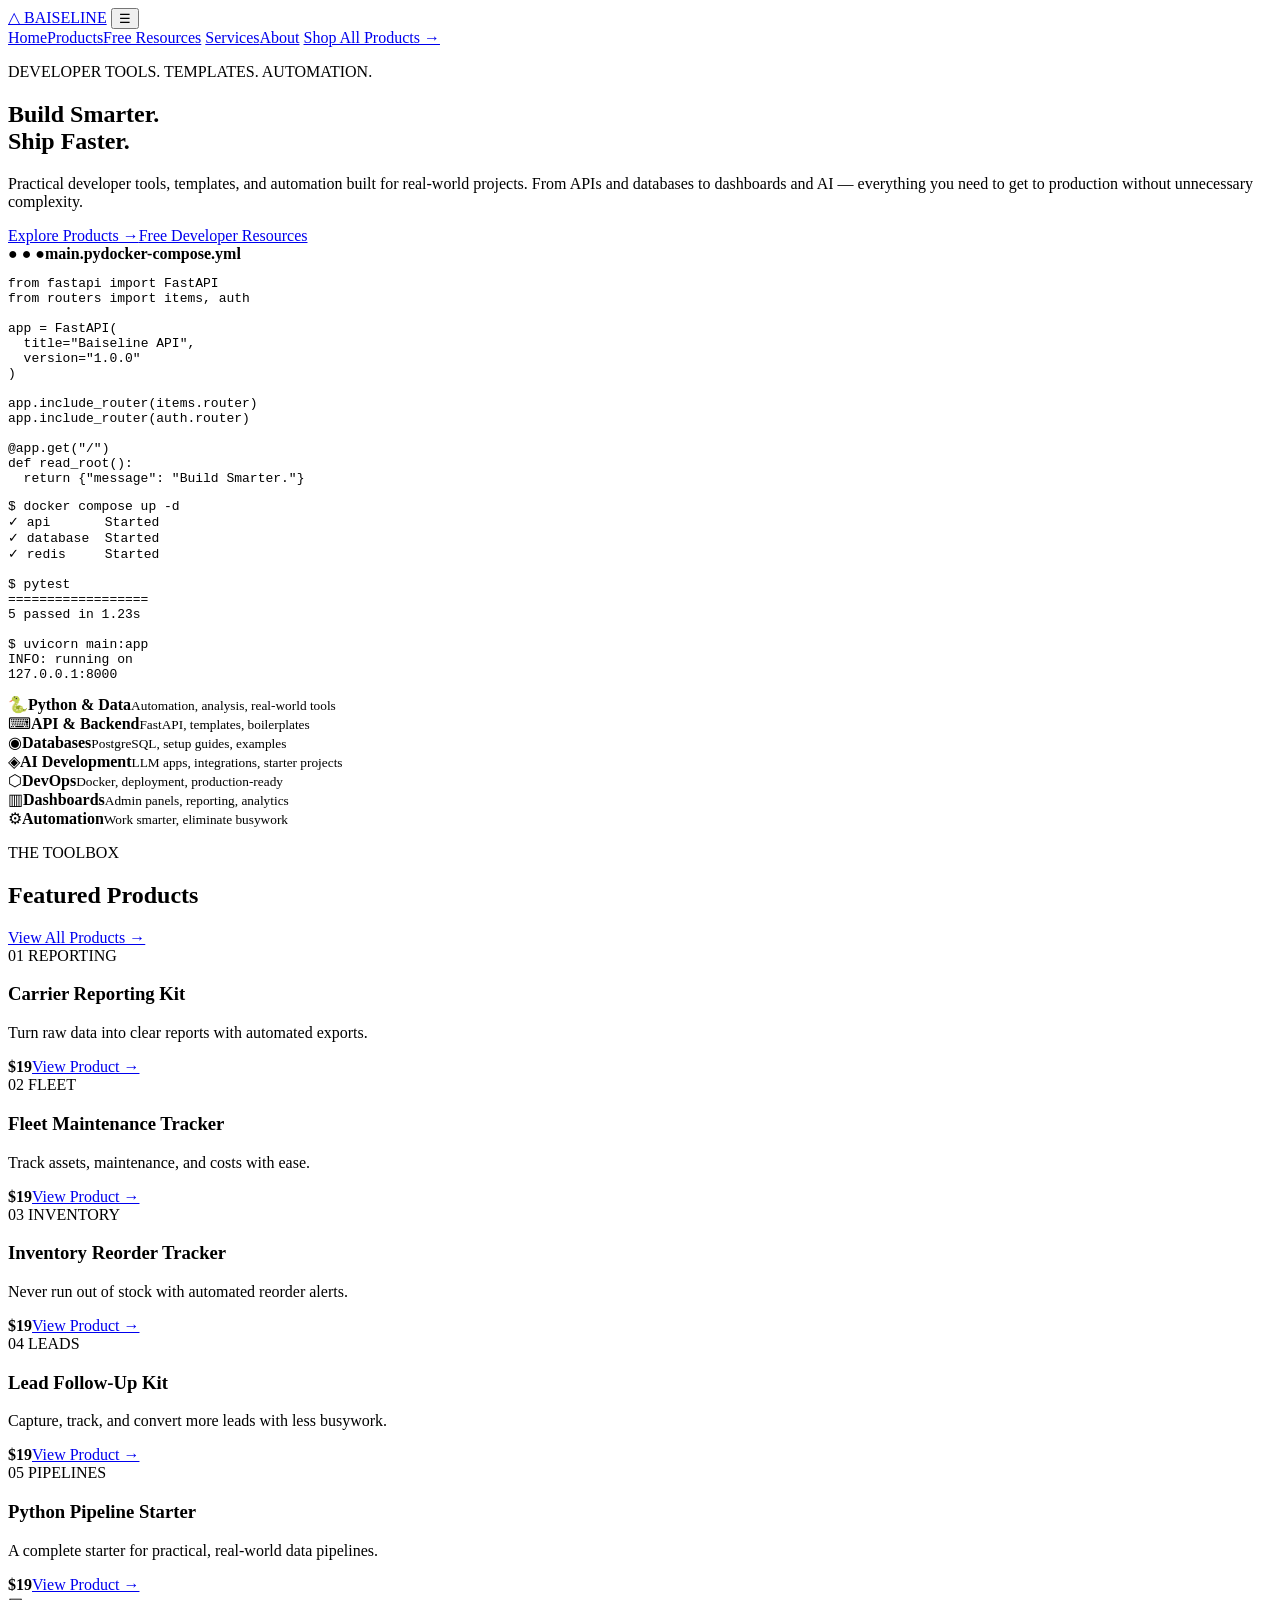
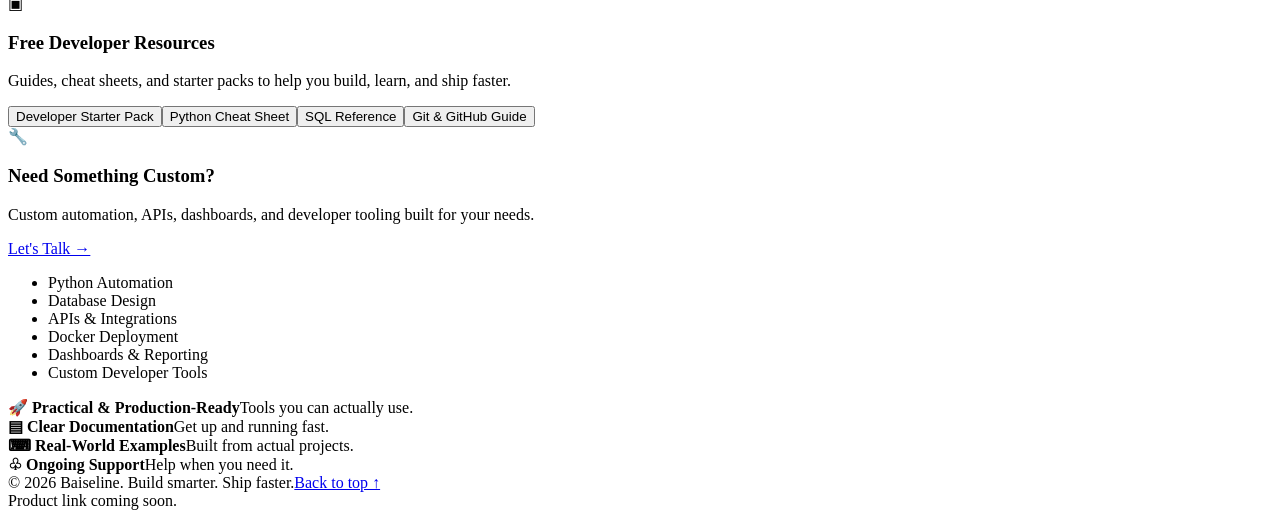
==== index.html @ 9ae6eb39 "Add Baiseline homepage" ====
<!doctype html>
<html lang="en">
<head>
  <meta charset="utf-8">
  <meta name="viewport" content="width=device-width,initial-scale=1">
  <meta name="description" content="Baiseline developer tools, templates, automation, and practical resources.">
  <title>Baiseline — Build Smarter. Ship Faster.</title>
  <link rel="stylesheet" href="styles.css">
</head>
<body>
<header class="nav shell">
  <a class="brand" href="#home"><span class="mark">△</span> BAISELINE</a>
  <button class="menu" aria-label="Toggle navigation">☰</button>
  <nav>
    <a href="#home">Home</a><a href="#products">Products</a><a href="#resources">Free Resources</a>
    <a href="#services">Services</a><a href="#about">About</a>
    <a class="button small" href="#products">Shop All Products →</a>
  </nav>
</header>

<main>
<section id="home" class="hero shell">
  <div>
    <p class="eyebrow">DEVELOPER TOOLS. TEMPLATES. AUTOMATION.</p>
    <h1>Build Smarter.<br><span>Ship Faster.</span></h1>
    <p class="lede">Practical developer tools, templates, and automation built for real-world projects. From APIs and databases to dashboards and AI — everything you need to get to production without unnecessary complexity.</p>
    <div class="actions"><a class="button" href="#products">Explore Products →</a><a class="button ghost" href="#resources">Free Developer Resources</a></div>
  </div>
  <div class="code-window">
    <div class="tabs"><span>● ● ●</span><b>main.py</b><b>docker-compose.yml</b></div>
    <div class="code-grid">
<pre><span class="blue">from</span> fastapi <span class="blue">import</span> FastAPI
<span class="blue">from</span> routers <span class="blue">import</span> items, auth

app = FastAPI(
  title=<span class="green">"Baiseline API"</span>,
  version=<span class="green">"1.0.0"</span>
)

app.include_router(items.router)
app.include_router(auth.router)

@app.get(<span class="green">"/"</span>)
def read_root():
  return {<span class="green">"message"</span>: <span class="green">"Build Smarter."</span>}</pre>
<pre class="terminal">$ docker compose up -d
<span class="green">✓ api       Started
✓ database  Started
✓ redis     Started</span>

$ pytest
==================
<span class="green">5 passed in 1.23s</span>

$ uvicorn main:app
<span class="blue">INFO:</span> running on
127.0.0.1:8000</pre>
    </div>
  </div>
</section>

<section class="categories">
 <div class="shell category-grid">
  <div>🐍<b>Python & Data</b><small>Automation, analysis, real-world tools</small></div>
  <div>⌨<b>API & Backend</b><small>FastAPI, templates, boilerplates</small></div>
  <div>◉<b>Databases</b><small>PostgreSQL, setup guides, examples</small></div>
  <div>◈<b>AI Development</b><small>LLM apps, integrations, starter projects</small></div>
  <div>⬡<b>DevOps</b><small>Docker, deployment, production-ready</small></div>
  <div>▥<b>Dashboards</b><small>Admin panels, reporting, analytics</small></div>
  <div>⚙<b>Automation</b><small>Work smarter, eliminate busywork</small></div>
 </div>
</section>

<section id="products" class="section shell">
  <div class="section-head"><div><p class="eyebrow">THE TOOLBOX</p><h2>Featured Products</h2></div><a href="#products">View All Products →</a></div>
  <div class="products">
    <article class="product blue-card"><div class="visual">01 <span>REPORTING</span></div><h3>Carrier Reporting Kit</h3><p>Turn raw data into clear reports with automated exports.</p><footer><strong>$19</strong><a href="#" data-coming>View Product →</a></footer></article>
    <article class="product green-card"><div class="visual">02 <span>FLEET</span></div><h3>Fleet Maintenance Tracker</h3><p>Track assets, maintenance, and costs with ease.</p><footer><strong>$19</strong><a href="#" data-coming>View Product →</a></footer></article>
    <article class="product gold-card"><div class="visual">03 <span>INVENTORY</span></div><h3>Inventory Reorder Tracker</h3><p>Never run out of stock with automated reorder alerts.</p><footer><strong>$19</strong><a href="#" data-coming>View Product →</a></footer></article>
    <article class="product purple-card"><div class="visual">04 <span>LEADS</span></div><h3>Lead Follow-Up Kit</h3><p>Capture, track, and convert more leads with less busywork.</p><footer><strong>$19</strong><a href="#" data-coming>View Product →</a></footer></article>
    <article class="product cyan-card"><div class="visual">05 <span>PIPELINES</span></div><h3>Python Pipeline Starter</h3><p>A complete starter for practical, real-world data pipelines.</p><footer><strong>$19</strong><a href="#" data-coming>View Product →</a></footer></article>
  </div>
</section>

<section class="two-col shell">
  <div id="resources" class="panel"><div class="panel-title">▣ <div><h3>Free Developer Resources</h3><p>Guides, cheat sheets, and starter packs to help you build, learn, and ship faster.</p></div></div>
    <div class="chips"><button>Developer Starter Pack</button><button>Python Cheat Sheet</button><button>SQL Reference</button><button>Git & GitHub Guide</button></div>
  </div>
  <div id="services" class="panel"><div class="panel-title">🔧 <div><h3>Need Something Custom?</h3><p>Custom automation, APIs, dashboards, and developer tooling built for your needs.</p></div></div>
    <div class="service-row"><a class="button" href="mailto:hello@baiseline.dev">Let's Talk →</a><ul><li>Python Automation</li><li>Database Design</li><li>APIs & Integrations</li><li>Docker Deployment</li><li>Dashboards & Reporting</li><li>Custom Developer Tools</li></ul></div>
  </div>
</section>

<section id="about" class="benefits shell">
 <div><b>🚀 Practical & Production-Ready</b><span>Tools you can actually use.</span></div>
 <div><b>▤ Clear Documentation</b><span>Get up and running fast.</span></div>
 <div><b>⌨ Real-World Examples</b><span>Built from actual projects.</span></div>
 <div><b>♧ Ongoing Support</b><span>Help when you need it.</span></div>
</section>
</main>

<footer class="site-footer shell"><span>© 2026 Baiseline. Build smarter. Ship faster.</span><a href="#home">Back to top ↑</a></footer>
<div id="toast">Product link coming soon.</div>
<script src="script.js"></script>
</body></html>
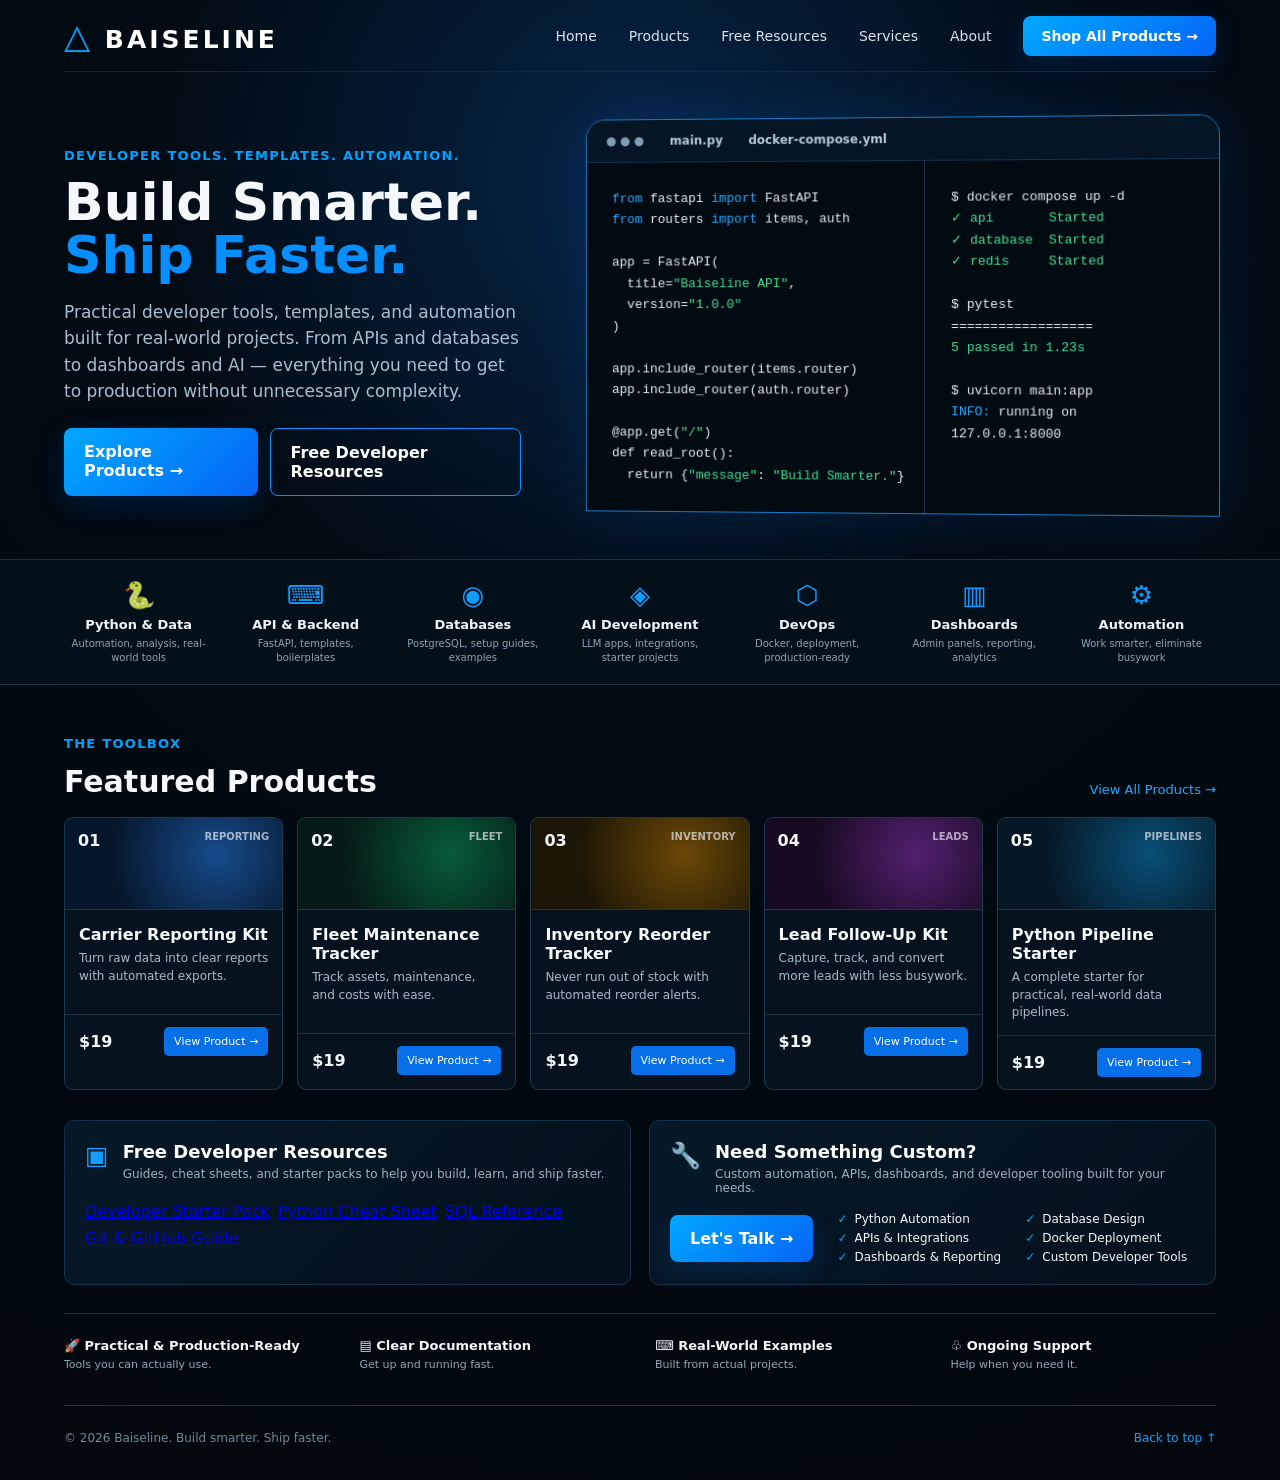
==== commit cc00748d: "Connect all free developer resources" ====
--- a/index.html
+++ b/index.html
@@ -1,35 +1,8 @@
 <!doctype html>
 <html lang="en">
-<head>
-  <meta charset="utf-8">
-  <meta name="viewport" content="width=device-width,initial-scale=1">
-  <meta name="description" content="Baiseline developer tools, templates, automation, and practical resources.">
-  <title>Baiseline — Build Smarter. Ship Faster.</title>
-  <link rel="stylesheet" href="styles.css">
-</head>
-<body>
-<header class="nav shell">
-  <a class="brand" href="#home"><span class="mark">△</span> BAISELINE</a>
-  <button class="menu" aria-label="Toggle navigation">☰</button>
-  <nav>
-    <a href="#home">Home</a><a href="#products">Products</a><a href="#resources">Free Resources</a>
-    <a href="#services">Services</a><a href="#about">About</a>
-    <a class="button small" href="#products">Shop All Products →</a>
-  </nav>
-</header>
-
-<main>
-<section id="home" class="hero shell">
-  <div>
-    <p class="eyebrow">DEVELOPER TOOLS. TEMPLATES. AUTOMATION.</p>
-    <h1>Build Smarter.<br><span>Ship Faster.</span></h1>
-    <p class="lede">Practical developer tools, templates, and automation built for real-world projects. From APIs and databases to dashboards and AI — everything you need to get to production without unnecessary complexity.</p>
-    <div class="actions"><a class="button" href="#products">Explore Products →</a><a class="button ghost" href="#resources">Free Developer Resources</a></div>
-  </div>
-  <div class="code-window">
-    <div class="tabs"><span>● ● ●</span><b>main.py</b><b>docker-compose.yml</b></div>
-    <div class="code-grid">
-<pre><span class="blue">from</span> fastapi <span class="blue">import</span> FastAPI
+<head><meta charset="utf-8"><meta name="viewport" content="width=device-width,initial-scale=1"><meta name="description" content="Baiseline developer tools, templates, automation, and practical resources."><title>Baiseline — Build Smarter. Ship Faster.</title><link rel="stylesheet" href="styles.css"></head>
+<body><header class="nav shell"><a class="brand" href="#home"><span class="mark">△</span> BAISELINE</a><button class="menu" aria-label="Toggle navigation">☰</button><nav><a href="#home">Home</a><a href="#products">Products</a><a href="#resources">Free Resources</a><a href="#services">Services</a><a href="#about">About</a><a class="button small" href="#products">Shop All Products →</a></nav></header>
+<main><section id="home" class="hero shell"><div><p class="eyebrow">DEVELOPER TOOLS. TEMPLATES. AUTOMATION.</p><h1>Build Smarter.<br><span>Ship Faster.</span></h1><p class="lede">Practical developer tools, templates, and automation built for real-world projects. From APIs and databases to dashboards and AI — everything you need to get to production without unnecessary complexity.</p><div class="actions"><a class="button" href="#products">Explore Products →</a><a class="button ghost" href="#resources">Free Developer Resources</a></div></div><div class="code-window"><div class="tabs"><span>● ● ●</span><b>main.py</b><b>docker-compose.yml</b></div><div class="code-grid"><pre><span class="blue">from</span> fastapi <span class="blue">import</span> FastAPI
 <span class="blue">from</span> routers <span class="blue">import</span> items, auth
 
 app = FastAPI(
@@ -42,8 +15,7 @@
 
 @app.get(<span class="green">"/"</span>)
 def read_root():
-  return {<span class="green">"message"</span>: <span class="green">"Build Smarter."</span>}</pre>
-<pre class="terminal">$ docker compose up -d
+  return {<span class="green">"message"</span>: <span class="green">"Build Smarter."</span>}</pre><pre class="terminal">$ docker compose up -d
 <span class="green">✓ api       Started
 ✓ database  Started
 ✓ redis     Started</span>
@@ -54,52 +26,7 @@
 
 $ uvicorn main:app
 <span class="blue">INFO:</span> running on
-127.0.0.1:8000</pre>
-    </div>
-  </div>
-</section>
-
-<section class="categories">
- <div class="shell category-grid">
-  <div>🐍<b>Python & Data</b><small>Automation, analysis, real-world tools</small></div>
-  <div>⌨<b>API & Backend</b><small>FastAPI, templates, boilerplates</small></div>
-  <div>◉<b>Databases</b><small>PostgreSQL, setup guides, examples</small></div>
-  <div>◈<b>AI Development</b><small>LLM apps, integrations, starter projects</small></div>
-  <div>⬡<b>DevOps</b><small>Docker, deployment, production-ready</small></div>
-  <div>▥<b>Dashboards</b><small>Admin panels, reporting, analytics</small></div>
-  <div>⚙<b>Automation</b><small>Work smarter, eliminate busywork</small></div>
- </div>
-</section>
-
-<section id="products" class="section shell">
-  <div class="section-head"><div><p class="eyebrow">THE TOOLBOX</p><h2>Featured Products</h2></div><a href="#products">View All Products →</a></div>
-  <div class="products">
-    <article class="product blue-card"><div class="visual">01 <span>REPORTING</span></div><h3>Carrier Reporting Kit</h3><p>Turn raw data into clear reports with automated exports.</p><footer><strong>$19</strong><a href="#" data-coming>View Product →</a></footer></article>
-    <article class="product green-card"><div class="visual">02 <span>FLEET</span></div><h3>Fleet Maintenance Tracker</h3><p>Track assets, maintenance, and costs with ease.</p><footer><strong>$19</strong><a href="#" data-coming>View Product →</a></footer></article>
-    <article class="product gold-card"><div class="visual">03 <span>INVENTORY</span></div><h3>Inventory Reorder Tracker</h3><p>Never run out of stock with automated reorder alerts.</p><footer><strong>$19</strong><a href="#" data-coming>View Product →</a></footer></article>
-    <article class="product purple-card"><div class="visual">04 <span>LEADS</span></div><h3>Lead Follow-Up Kit</h3><p>Capture, track, and convert more leads with less busywork.</p><footer><strong>$19</strong><a href="#" data-coming>View Product →</a></footer></article>
-    <article class="product cyan-card"><div class="visual">05 <span>PIPELINES</span></div><h3>Python Pipeline Starter</h3><p>A complete starter for practical, real-world data pipelines.</p><footer><strong>$19</strong><a href="#" data-coming>View Product →</a></footer></article>
-  </div>
-</section>
-
-<section class="two-col shell">
-  <div id="resources" class="panel"><div class="panel-title">▣ <div><h3>Free Developer Resources</h3><p>Guides, cheat sheets, and starter packs to help you build, learn, and ship faster.</p></div></div>
-    <div class="chips"><button>Developer Starter Pack</button><button>Python Cheat Sheet</button><button>SQL Reference</button><button>Git & GitHub Guide</button></div>
-  </div>
-  <div id="services" class="panel"><div class="panel-title">🔧 <div><h3>Need Something Custom?</h3><p>Custom automation, APIs, dashboards, and developer tooling built for your needs.</p></div></div>
-    <div class="service-row"><a class="button" href="mailto:hello@baiseline.dev">Let's Talk →</a><ul><li>Python Automation</li><li>Database Design</li><li>APIs & Integrations</li><li>Docker Deployment</li><li>Dashboards & Reporting</li><li>Custom Developer Tools</li></ul></div>
-  </div>
-</section>
-
-<section id="about" class="benefits shell">
- <div><b>🚀 Practical & Production-Ready</b><span>Tools you can actually use.</span></div>
- <div><b>▤ Clear Documentation</b><span>Get up and running fast.</span></div>
- <div><b>⌨ Real-World Examples</b><span>Built from actual projects.</span></div>
- <div><b>♧ Ongoing Support</b><span>Help when you need it.</span></div>
-</section>
-</main>
-
-<footer class="site-footer shell"><span>© 2026 Baiseline. Build smarter. Ship faster.</span><a href="#home">Back to top ↑</a></footer>
-<div id="toast">Product link coming soon.</div>
-<script src="script.js"></script>
-</body></html>+127.0.0.1:8000</pre></div></div></section>
+<section class="categories"><div class="shell category-grid"><div>🐍<b>Python & Data</b><small>Automation, analysis, real-world tools</small></div><div>⌨<b>API & Backend</b><small>FastAPI, templates, boilerplates</small></div><div>◉<b>Databases</b><small>PostgreSQL, setup guides, examples</small></div><div>◈<b>AI Development</b><small>LLM apps, integrations, starter projects</small></div><div>⬡<b>DevOps</b><small>Docker, deployment, production-ready</small></div><div>▥<b>Dashboards</b><small>Admin panels, reporting, analytics</small></div><div>⚙<b>Automation</b><small>Work smarter, eliminate busywork</small></div></div></section>
+<section id="products" class="section shell"><div class="section-head"><div><p class="eyebrow">THE TOOLBOX</p><h2>Featured Products</h2></div><a href="#products">View All Products →</a></div><div class="products"><article class="product blue-card"><div class="visual">01 <span>REPORTING</span></div><h3>Carrier Reporting Kit</h3><p>Turn raw data into clear reports with automated exports.</p><footer><strong>$19</strong><a href="#" data-coming>View Product →</a></footer></article><article class="product green-card"><div class="visual">02 <span>FLEET</span></div><h3>Fleet Maintenance Tracker</h3><p>Track assets, maintenance, and costs with ease.</p><footer><strong>$19</strong><a href="#" data-coming>View Product →</a></footer></article><article class="product gold-card"><div class="visual">03 <span>INVENTORY</span></div><h3>Inventory Reorder Tracker</h3><p>Never run out of stock with automated reorder alerts.</p><footer><strong>$19</strong><a href="#" data-coming>View Product →</a></footer></article><article class="product purple-card"><div class="visual">04 <span>LEADS</span></div><h3>Lead Follow-Up Kit</h3><p>Capture, track, and convert more leads with less busywork.</p><footer><strong>$19</strong><a href="#" data-coming>View Product →</a></footer></article><article class="product cyan-card"><div class="visual">05 <span>PIPELINES</span></div><h3>Python Pipeline Starter</h3><p>A complete starter for practical, real-world data pipelines.</p><footer><strong>$19</strong><a href="#" data-coming>View Product →</a></footer></article></div></section>
+<section class="two-col shell"><div id="resources" class="panel"><div class="panel-title">▣ <div><h3>Free Developer Resources</h3><p>Guides, cheat sheets, and starter packs to help you build, learn, and ship faster.</p></div></div><div class="chips"><a href="free-resources/developer-starter-pack/">Developer Starter Pack</a><a href="free-resources/python-cheat-sheet/">Python Cheat Sheet</a><a href="free-resources/sql-reference/">SQL Reference</a><a href="free-resources/git-github-guide/">Git & GitHub Guide</a></div></div><div id="services" class="panel"><div class="panel-title">🔧 <div><h3>Need Something Custom?</h3><p>Custom automation, APIs, dashboards, and developer tooling built for your needs.</p></div></div><div class="service-row"><a class="button" href="mailto:hello@baiseline.dev">Let's Talk →</a><ul><li>Python Automation</li><li>Database Design</li><li>APIs & Integrations</li><li>Docker Deployment</li><li>Dashboards & Reporting</li><li>Custom Developer Tools</li></ul></div></div></section><section id="about" class="benefits shell"><div><b>🚀 Practical & Production-Ready</b><span>Tools you can actually use.</span></div><div><b>▤ Clear Documentation</b><span>Get up and running fast.</span></div><div><b>⌨ Real-World Examples</b><span>Built from actual projects.</span></div><div><b>♧ Ongoing Support</b><span>Help when you need it.</span></div></section></main><footer class="site-footer shell"><span>© 2026 Baiseline. Build smarter. Ship faster.</span><a href="#home">Back to top ↑</a></footer><div id="toast">Product link coming soon.</div><script src="script.js"></script></body></html>
--- a/styles.css
+++ b/styles.css
@@ -0,0 +1 @@
+:root{--bg:#020b13;--panel:#071522;--line:#173249;--text:#f5f8fb;--muted:#9fb3c5;--blue:#0797ff}*{box-sizing:border-box}html{scroll-behavior:smooth}body{margin:0;background:radial-gradient(circle at 50% 12%,#062447 0,#020b13 34%,#01070d 100%);color:var(--text);font-family:Inter,ui-sans-serif,system-ui,-apple-system,BlinkMacSystemFont,"Segoe UI",sans-serif}.shell{width:min(1400px,90vw);margin:auto}.nav{height:72px;display:flex;align-items:center;justify-content:space-between;border-bottom:1px solid #12283a}.brand{font-size:25px;letter-spacing:3px;font-weight:800;color:white;text-decoration:none}.mark{color:#00a2ff;font-size:34px}.nav nav{display:flex;align-items:center;gap:32px}.nav nav>a{color:#d8e4ed;text-decoration:none;font-size:14px}.button{display:inline-block;background:linear-gradient(135deg,#00a7ff,#0665f5);padding:14px 20px;border-radius:8px;color:white!important;text-decoration:none;font-weight:700;box-shadow:0 8px 28px #006dff2c}.button.small{padding:12px 18px}.button.ghost{background:transparent;border:1px solid #078fff;box-shadow:none}.menu{display:none;background:none;border:0;color:white;font-size:24px}.hero{min-height:410px;display:grid;grid-template-columns:.9fr 1.25fr;gap:60px;align-items:center;padding:45px 0}.eyebrow{color:#00a2ff;font-size:13px;font-weight:800;letter-spacing:1.3px}.hero h1{font-size:52px;line-height:1.02;margin:10px 0 14px}.hero h1 span{color:#078fff}.lede{max-width:600px;color:#a9bfd0;line-height:1.55;font-size:17px}.actions{display:flex;gap:12px;margin-top:24px}.code-window{border:1px solid #167bc5;border-radius:20px 20px 0 0;overflow:hidden;background:#020a12;transform:perspective(1200px) rotateY(-3deg);box-shadow:0 0 60px #006dff22}.tabs{padding:14px 20px;background:#061523;border-bottom:1px solid #173249;display:flex;gap:26px;color:#819db2;font-size:12px}.tabs b{color:#b7c9d6}.code-grid{display:grid;grid-template-columns:1fr .85fr}.code-grid pre{margin:0;padding:26px;font:13px/1.65 ui-monospace,SFMono-Regular,Menlo,monospace;color:#e6edf3;overflow:hidden}.terminal{border-left:1px solid #173249}.blue{color:#29a9ff}.green{color:#42dc94}.categories{border-top:1px solid #173249;border-bottom:1px solid #173249;background:#03101a}.category-grid{display:grid;grid-template-columns:repeat(7,1fr);gap:18px;padding:20px 0}.category-grid div{text-align:center;color:#119dff;font-size:26px}.category-grid b,.category-grid small{display:block;color:#f1f5f8}.category-grid b{font-size:13px;margin-top:7px}.category-grid small{font-size:10px;color:#8da5b7;margin-top:5px;line-height:1.35}.section{padding:38px 0 18px}.section-head{display:flex;align-items:end;justify-content:space-between}.section h2{font-size:30px;margin:4px 0 18px}.section-head>a{color:#21a5ff;text-decoration:none;font-size:13px;margin-bottom:20px}.products{display:grid;grid-template-columns:repeat(5,1fr);gap:14px}.product{border:1px solid #1b3a50;border-radius:9px;overflow:hidden;background:#06131e}.product .visual{height:92px;padding:13px;font-weight:900;background:radial-gradient(circle at 70% 40%,#164b8a,#06172c 65%);border-bottom:1px solid #1b3a50}.visual span{float:right;font-size:10px;opacity:.65}.green-card .visual{background:radial-gradient(circle at 70% 40%,#075b38,#061b18 65%)}.gold-card .visual{background:radial-gradient(circle at 70% 40%,#6b4806,#1c1606 65%)}.purple-card .visual{background:radial-gradient(circle at 70% 40%,#53206f,#160a20 65%)}.cyan-card .visual{background:radial-gradient(circle at 70% 40%,#084f76,#061725 65%)}.product h3{font-size:16px;margin:15px 14px 6px}.product p{color:#a7bbc9;font-size:12px;line-height:1.45;min-height:50px;margin:0 14px}.product footer{border-top:1px solid #173249;margin-top:14px;padding:12px 14px;display:flex;justify-content:space-between;align-items:center}.product footer a{background:#076fe8;color:white;text-decoration:none;border-radius:5px;padding:8px 10px;font-size:11px}.two-col{display:grid;grid-template-columns:1fr 1fr;gap:18px;padding:12px 0 28px}.panel{background:linear-gradient(135deg,#071827,#04111c);border:1px solid #163249;border-radius:10px;padding:20px}.panel-title{display:flex;gap:14px;font-size:25px;color:#159dff}.panel h3{margin:0;color:white;font-size:18px}.panel p{font-size:12px;color:#9fb3c5;margin:5px 0}.chips{display:flex;flex-wrap:wrap;gap:8px;margin-top:16px}.chips button{background:#0a2032;border:1px solid #163b58;color:#dbe8f1;padding:9px 11px;border-radius:5px}.service-row{display:flex;align-items:center;gap:24px;margin-top:12px}.service-row ul{display:grid;grid-template-columns:1fr 1fr;gap:5px 24px;margin:0;padding:0;list-style:none;font-size:12px}.service-row li:before{content:"✓";color:#00a2ff;margin-right:7px}.benefits{display:grid;grid-template-columns:repeat(4,1fr);gap:30px;border-top:1px solid #173249;padding:24px 0 34px}.benefits b,.benefits span{display:block}.benefits b{font-size:13px}.benefits span{font-size:11px;color:#91a9ba;margin-top:5px}.site-footer{border-top:1px solid #173249;padding:25px 0 35px;color:#708a9c;font-size:12px;display:flex;justify-content:space-between}.site-footer a{color:#139cff;text-decoration:none}#toast{position:fixed;bottom:24px;left:50%;transform:translate(-50%,100px);background:#0b2234;border:1px solid #1c5277;padding:12px 18px;border-radius:7px;transition:.25s;opacity:0}#toast.show{transform:translate(-50%,0);opacity:1}@media(max-width:1000px){.nav nav{display:none}.nav nav.open{display:flex;position:absolute;z-index:10;top:70px;left:5%;right:5%;background:#061522;border:1px solid #173249;padding:20px;flex-direction:column}.menu{display:block}.hero{grid-template-columns:1fr}.code-window{transform:none}.category-grid{grid-template-columns:repeat(4,1fr)}.products{grid-template-columns:repeat(2,1fr)}.two-col{grid-template-columns:1fr}.benefits{grid-template-columns:repeat(2,1fr)}}@media(max-width:620px){.hero h1{font-size:42px}.code-grid{grid-template-columns:1fr}.terminal{border-left:0;border-top:1px solid #173249}.category-grid{grid-template-columns:repeat(2,1fr)}.products{grid-template-columns:1fr}.actions{flex-direction:column}.benefits{grid-template-columns:1fr}.service-row{align-items:flex-start;flex-direction:column}.service-row ul{grid-template-columns:1fr}.brand{font-size:20px}}
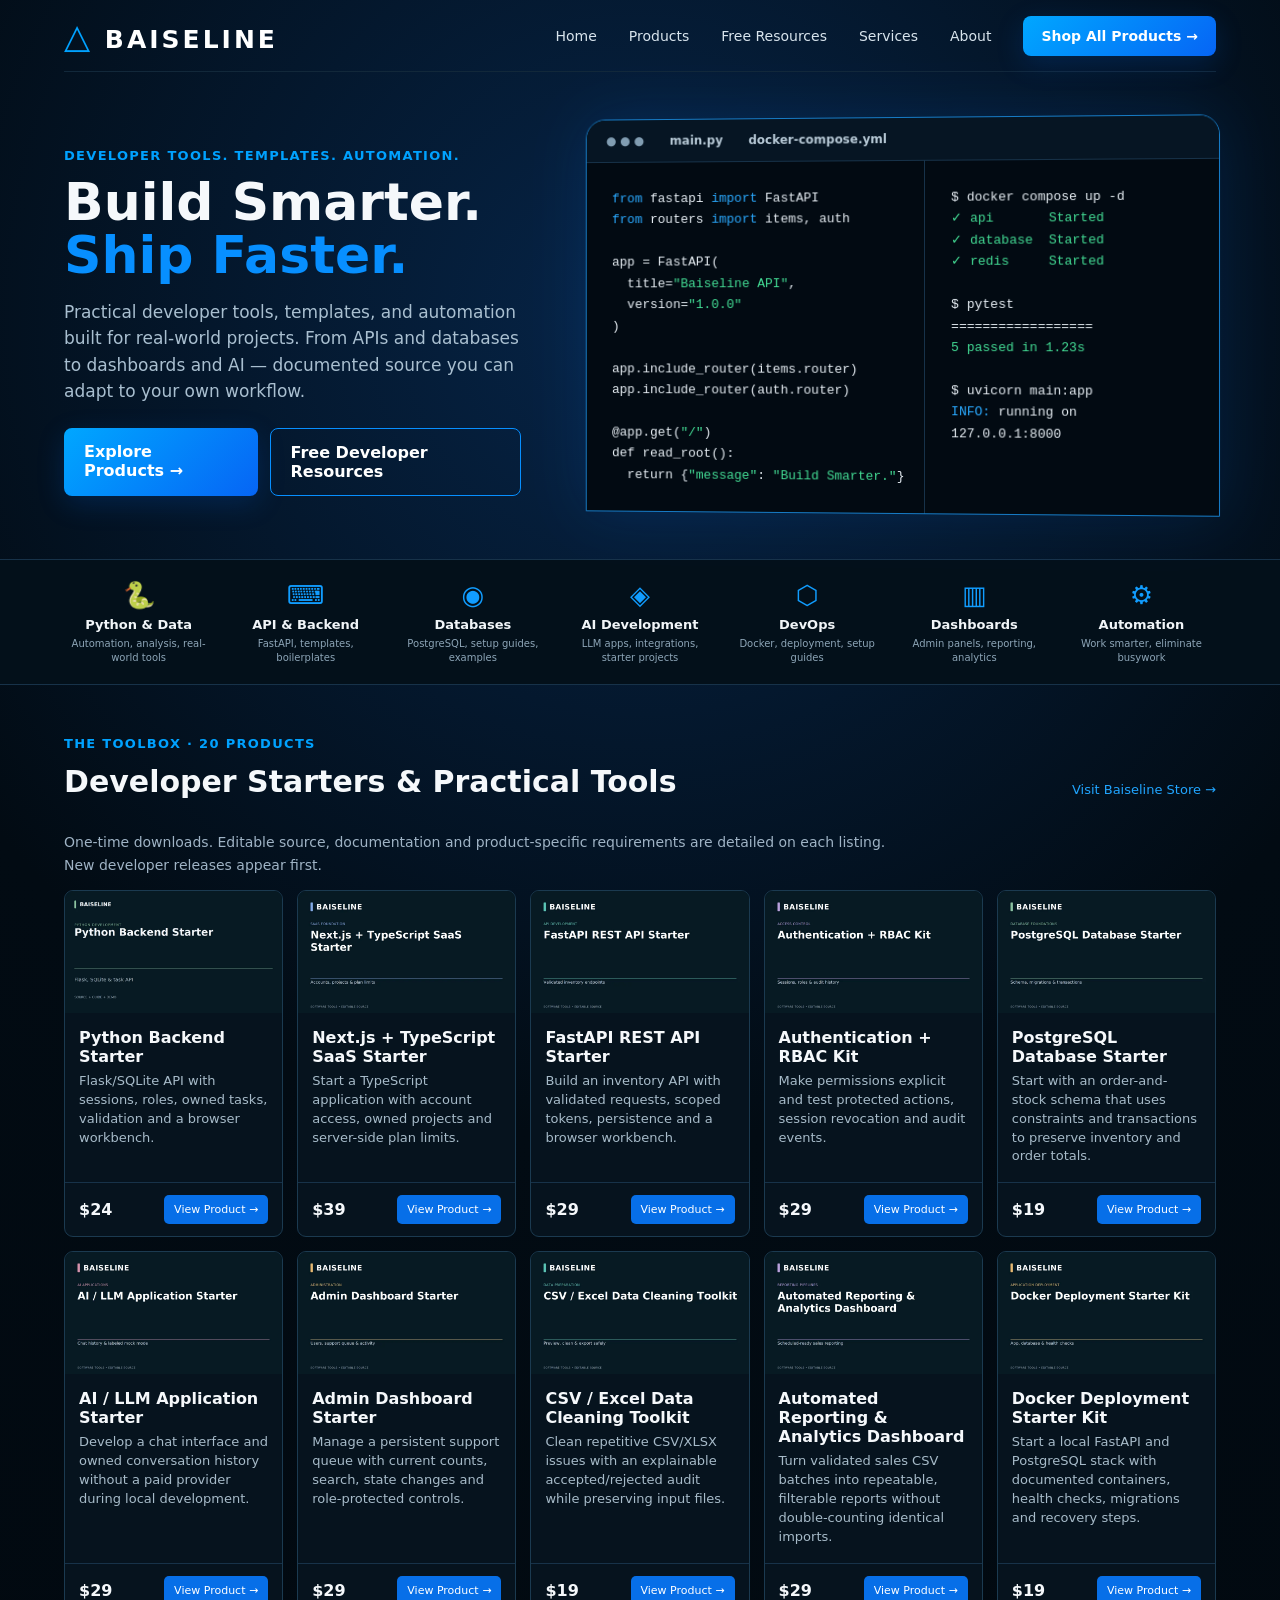
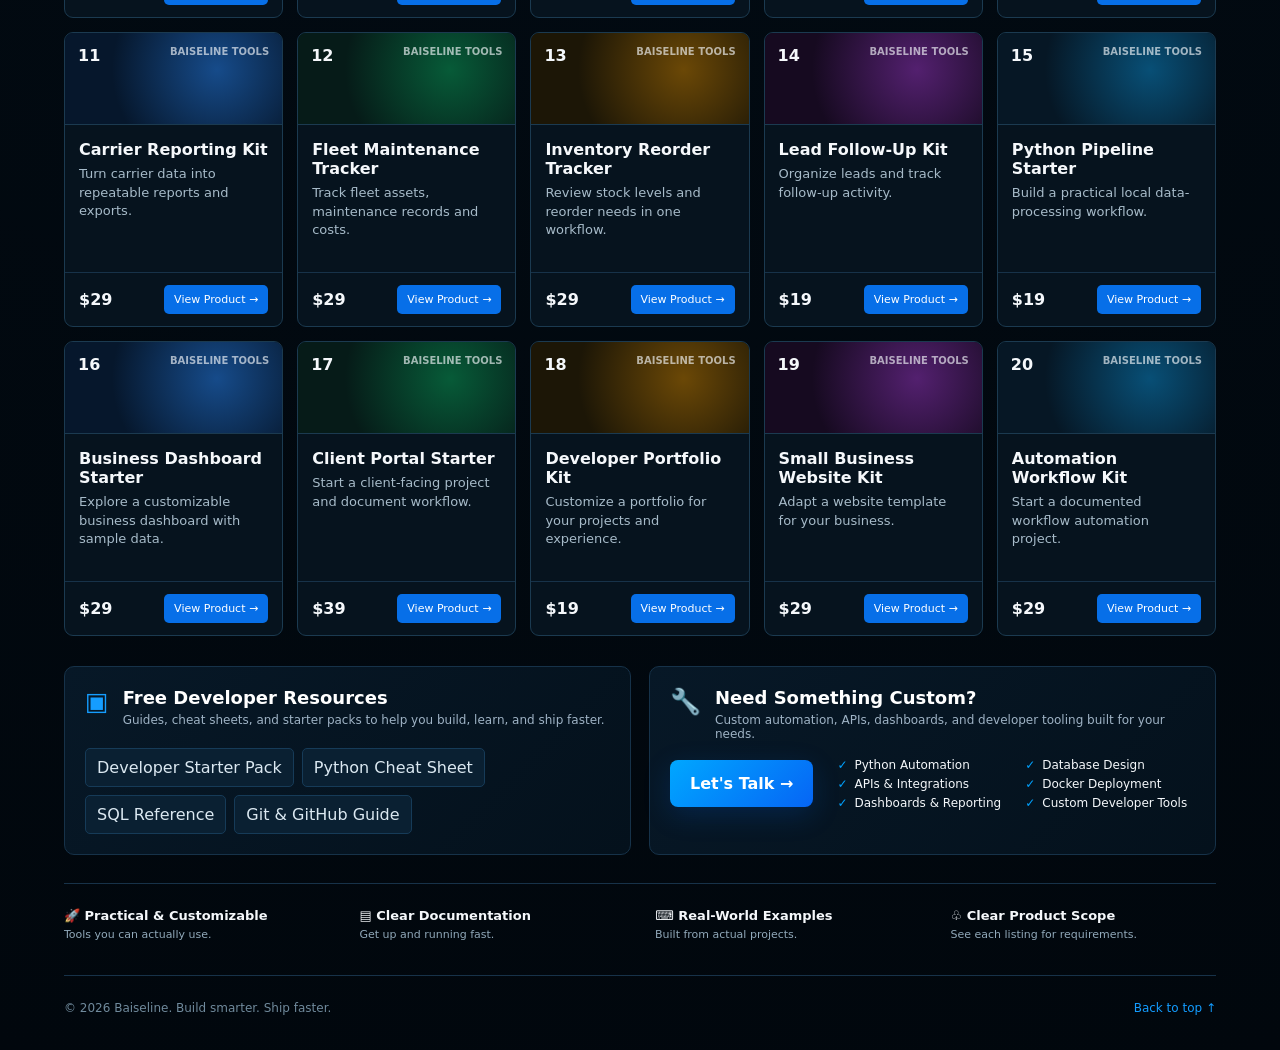
==== commit 04215689: "Connect all 20 Baiseline products with launch prices and covers Connect the ten new published develo" ====
--- a/index.html
+++ b/index.html
@@ -2,7 +2,7 @@
 <html lang="en">
 <head><meta charset="utf-8"><meta name="viewport" content="width=device-width,initial-scale=1"><meta name="description" content="Baiseline developer tools, templates, automation, and practical resources."><title>Baiseline — Build Smarter. Ship Faster.</title><link rel="stylesheet" href="styles.css"></head>
 <body><header class="nav shell"><a class="brand" href="#home"><span class="mark">△</span> BAISELINE</a><button class="menu" aria-label="Toggle navigation">☰</button><nav><a href="#home">Home</a><a href="#products">Products</a><a href="#resources">Free Resources</a><a href="#services">Services</a><a href="#about">About</a><a class="button small" href="#products">Shop All Products →</a></nav></header>
-<main><section id="home" class="hero shell"><div><p class="eyebrow">DEVELOPER TOOLS. TEMPLATES. AUTOMATION.</p><h1>Build Smarter.<br><span>Ship Faster.</span></h1><p class="lede">Practical developer tools, templates, and automation built for real-world projects. From APIs and databases to dashboards and AI — everything you need to get to production without unnecessary complexity.</p><div class="actions"><a class="button" href="#products">Explore Products →</a><a class="button ghost" href="#resources">Free Developer Resources</a></div></div><div class="code-window"><div class="tabs"><span>● ● ●</span><b>main.py</b><b>docker-compose.yml</b></div><div class="code-grid"><pre><span class="blue">from</span> fastapi <span class="blue">import</span> FastAPI
+<main><section id="home" class="hero shell"><div><p class="eyebrow">DEVELOPER TOOLS. TEMPLATES. AUTOMATION.</p><h1>Build Smarter.<br><span>Ship Faster.</span></h1><p class="lede">Practical developer tools, templates, and automation built for real-world projects. From APIs and databases to dashboards and AI — documented source you can adapt to your own workflow.</p><div class="actions"><a class="button" href="#products">Explore Products →</a><a class="button ghost" href="#resources">Free Developer Resources</a></div></div><div class="code-window"><div class="tabs"><span>● ● ●</span><b>main.py</b><b>docker-compose.yml</b></div><div class="code-grid"><pre><span class="blue">from</span> fastapi <span class="blue">import</span> FastAPI
 <span class="blue">from</span> routers <span class="blue">import</span> items, auth
 
 app = FastAPI(
@@ -27,6 +27,6 @@
 $ uvicorn main:app
 <span class="blue">INFO:</span> running on
 127.0.0.1:8000</pre></div></div></section>
-<section class="categories"><div class="shell category-grid"><div>🐍<b>Python & Data</b><small>Automation, analysis, real-world tools</small></div><div>⌨<b>API & Backend</b><small>FastAPI, templates, boilerplates</small></div><div>◉<b>Databases</b><small>PostgreSQL, setup guides, examples</small></div><div>◈<b>AI Development</b><small>LLM apps, integrations, starter projects</small></div><div>⬡<b>DevOps</b><small>Docker, deployment, production-ready</small></div><div>▥<b>Dashboards</b><small>Admin panels, reporting, analytics</small></div><div>⚙<b>Automation</b><small>Work smarter, eliminate busywork</small></div></div></section>
-<section id="products" class="section shell"><div class="section-head"><div><p class="eyebrow">THE TOOLBOX</p><h2>Featured Products</h2></div><a href="#products">View All Products →</a></div><div class="products"><article class="product blue-card"><div class="visual">01 <span>REPORTING</span></div><h3>Carrier Reporting Kit</h3><p>Turn raw data into clear reports with automated exports.</p><footer><strong>$19</strong><a href="#" data-coming>View Product →</a></footer></article><article class="product green-card"><div class="visual">02 <span>FLEET</span></div><h3>Fleet Maintenance Tracker</h3><p>Track assets, maintenance, and costs with ease.</p><footer><strong>$19</strong><a href="#" data-coming>View Product →</a></footer></article><article class="product gold-card"><div class="visual">03 <span>INVENTORY</span></div><h3>Inventory Reorder Tracker</h3><p>Never run out of stock with automated reorder alerts.</p><footer><strong>$19</strong><a href="#" data-coming>View Product →</a></footer></article><article class="product purple-card"><div class="visual">04 <span>LEADS</span></div><h3>Lead Follow-Up Kit</h3><p>Capture, track, and convert more leads with less busywork.</p><footer><strong>$19</strong><a href="#" data-coming>View Product →</a></footer></article><article class="product cyan-card"><div class="visual">05 <span>PIPELINES</span></div><h3>Python Pipeline Starter</h3><p>A complete starter for practical, real-world data pipelines.</p><footer><strong>$19</strong><a href="#" data-coming>View Product →</a></footer></article></div></section>
-<section class="two-col shell"><div id="resources" class="panel"><div class="panel-title">▣ <div><h3>Free Developer Resources</h3><p>Guides, cheat sheets, and starter packs to help you build, learn, and ship faster.</p></div></div><div class="chips"><a href="free-resources/developer-starter-pack/">Developer Starter Pack</a><a href="free-resources/python-cheat-sheet/">Python Cheat Sheet</a><a href="free-resources/sql-reference/">SQL Reference</a><a href="free-resources/git-github-guide/">Git & GitHub Guide</a></div></div><div id="services" class="panel"><div class="panel-title">🔧 <div><h3>Need Something Custom?</h3><p>Custom automation, APIs, dashboards, and developer tooling built for your needs.</p></div></div><div class="service-row"><a class="button" href="mailto:hello@baiseline.dev">Let's Talk →</a><ul><li>Python Automation</li><li>Database Design</li><li>APIs & Integrations</li><li>Docker Deployment</li><li>Dashboards & Reporting</li><li>Custom Developer Tools</li></ul></div></div></section><section id="about" class="benefits shell"><div><b>🚀 Practical & Production-Ready</b><span>Tools you can actually use.</span></div><div><b>▤ Clear Documentation</b><span>Get up and running fast.</span></div><div><b>⌨ Real-World Examples</b><span>Built from actual projects.</span></div><div><b>♧ Ongoing Support</b><span>Help when you need it.</span></div></section></main><footer class="site-footer shell"><span>© 2026 Baiseline. Build smarter. Ship faster.</span><a href="#home">Back to top ↑</a></footer><div id="toast">Product link coming soon.</div><script src="script.js"></script></body></html>+<section class="categories"><div class="shell category-grid"><div>🐍<b>Python & Data</b><small>Automation, analysis, real-world tools</small></div><div>⌨<b>API & Backend</b><small>FastAPI, templates, boilerplates</small></div><div>◉<b>Databases</b><small>PostgreSQL, setup guides, examples</small></div><div>◈<b>AI Development</b><small>LLM apps, integrations, starter projects</small></div><div>⬡<b>DevOps</b><small>Docker, deployment, setup guides</small></div><div>▥<b>Dashboards</b><small>Admin panels, reporting, analytics</small></div><div>⚙<b>Automation</b><small>Work smarter, eliminate busywork</small></div></div></section>
+<section id="products" class="section shell"><div class="section-head"><div><p class="eyebrow">THE TOOLBOX · 20 PRODUCTS</p><h2>Developer Starters &amp; Practical Tools</h2></div><a href="https://mattitude84772.gumroad.com/">Visit Baiseline Store →</a></div><p class="catalog-note">One-time downloads. Editable source, documentation and product-specific requirements are detailed on each listing. New developer releases appear first.</p><div class="products"><article class="product blue-card"><a class="product-cover" href="https://mattitude84772.gumroad.com/l/python-backend-starter"><img src="Python_Backend_Starter.webp" alt="Python Backend Starter cover" width="800" height="450" loading="lazy"></a><h3>Python Backend Starter</h3><p>Flask/SQLite API with sessions, roles, owned tasks, validation and a browser workbench.</p><footer><strong>$24</strong><a href="https://mattitude84772.gumroad.com/l/python-backend-starter">View Product →</a></footer></article><article class="product green-card"><a class="product-cover" href="https://mattitude84772.gumroad.com/l/nextjs-typescript-saas-starter"><img src="Nextjs_TypeScript_SaaS_Starter.webp" alt="Next.js + TypeScript SaaS Starter cover" width="800" height="450" loading="lazy"></a><h3>Next.js + TypeScript SaaS Starter</h3><p>Start a TypeScript application with account access, owned projects and server-side plan limits.</p><footer><strong>$39</strong><a href="https://mattitude84772.gumroad.com/l/nextjs-typescript-saas-starter">View Product →</a></footer></article><article class="product gold-card"><a class="product-cover" href="https://mattitude84772.gumroad.com/l/fastapi-rest-api-starter"><img src="FastAPI_REST_API_Starter.webp" alt="FastAPI REST API Starter cover" width="800" height="450" loading="lazy"></a><h3>FastAPI REST API Starter</h3><p>Build an inventory API with validated requests, scoped tokens, persistence and a browser workbench.</p><footer><strong>$29</strong><a href="https://mattitude84772.gumroad.com/l/fastapi-rest-api-starter">View Product →</a></footer></article><article class="product purple-card"><a class="product-cover" href="https://mattitude84772.gumroad.com/l/authentication-rbac-kit"><img src="Authentication_RBAC_Kit.webp" alt="Authentication + RBAC Kit cover" width="800" height="450" loading="lazy"></a><h3>Authentication + RBAC Kit</h3><p>Make permissions explicit and test protected actions, session revocation and audit events.</p><footer><strong>$29</strong><a href="https://mattitude84772.gumroad.com/l/authentication-rbac-kit">View Product →</a></footer></article><article class="product cyan-card"><a class="product-cover" href="https://mattitude84772.gumroad.com/l/postgresql-database-starter"><img src="PostgreSQL_Database_Starter.webp" alt="PostgreSQL Database Starter cover" width="800" height="450" loading="lazy"></a><h3>PostgreSQL Database Starter</h3><p>Start with an order-and-stock schema that uses constraints and transactions to preserve inventory and order totals.</p><footer><strong>$19</strong><a href="https://mattitude84772.gumroad.com/l/postgresql-database-starter">View Product →</a></footer></article><article class="product blue-card"><a class="product-cover" href="https://mattitude84772.gumroad.com/l/ai-llm-application-starter"><img src="AI_LLM_Application_Starter.webp" alt="AI / LLM Application Starter cover" width="800" height="450" loading="lazy"></a><h3>AI / LLM Application Starter</h3><p>Develop a chat interface and owned conversation history without a paid provider during local development.</p><footer><strong>$29</strong><a href="https://mattitude84772.gumroad.com/l/ai-llm-application-starter">View Product →</a></footer></article><article class="product green-card"><a class="product-cover" href="https://mattitude84772.gumroad.com/l/admin-dashboard-starter"><img src="Admin_Dashboard_Starter.webp" alt="Admin Dashboard Starter cover" width="800" height="450" loading="lazy"></a><h3>Admin Dashboard Starter</h3><p>Manage a persistent support queue with current counts, search, state changes and role-protected controls.</p><footer><strong>$29</strong><a href="https://mattitude84772.gumroad.com/l/admin-dashboard-starter">View Product →</a></footer></article><article class="product gold-card"><a class="product-cover" href="https://mattitude84772.gumroad.com/l/csv-excel-data-cleaning-toolkit"><img src="CSV_Excel_Data_Cleaning_Toolkit.webp" alt="CSV / Excel Data Cleaning Toolkit cover" width="800" height="450" loading="lazy"></a><h3>CSV / Excel Data Cleaning Toolkit</h3><p>Clean repetitive CSV/XLSX issues with an explainable accepted/rejected audit while preserving input files.</p><footer><strong>$19</strong><a href="https://mattitude84772.gumroad.com/l/csv-excel-data-cleaning-toolkit">View Product →</a></footer></article><article class="product purple-card"><a class="product-cover" href="https://mattitude84772.gumroad.com/l/automated-reporting-analytics-dashboard"><img src="Automated_Reporting_Analytics_Dashboard.webp" alt="Automated Reporting &amp; Analytics Dashboard cover" width="800" height="450" loading="lazy"></a><h3>Automated Reporting &amp; Analytics Dashboard</h3><p>Turn validated sales CSV batches into repeatable, filterable reports without double-counting identical imports.</p><footer><strong>$29</strong><a href="https://mattitude84772.gumroad.com/l/automated-reporting-analytics-dashboard">View Product →</a></footer></article><article class="product cyan-card"><a class="product-cover" href="https://mattitude84772.gumroad.com/l/docker-deployment-starter-kit"><img src="Docker_Deployment_Starter_Kit.webp" alt="Docker Deployment Starter Kit cover" width="800" height="450" loading="lazy"></a><h3>Docker Deployment Starter Kit</h3><p>Start a local FastAPI and PostgreSQL stack with documented containers, health checks, migrations and recovery steps.</p><footer><strong>$19</strong><a href="https://mattitude84772.gumroad.com/l/docker-deployment-starter-kit">View Product →</a></footer></article><article class="product blue-card"><div class="visual">11 <span>BAISELINE TOOLS</span></div><h3>Carrier Reporting Kit</h3><p>Turn carrier data into repeatable reports and exports.</p><footer><strong>$29</strong><a href="https://mattitude84772.gumroad.com/l/carrier-reporting-kit">View Product →</a></footer></article><article class="product green-card"><div class="visual">12 <span>BAISELINE TOOLS</span></div><h3>Fleet Maintenance Tracker</h3><p>Track fleet assets, maintenance records and costs.</p><footer><strong>$29</strong><a href="https://mattitude84772.gumroad.com/l/fleet-maintenance-tracker">View Product →</a></footer></article><article class="product gold-card"><div class="visual">13 <span>BAISELINE TOOLS</span></div><h3>Inventory Reorder Tracker</h3><p>Review stock levels and reorder needs in one workflow.</p><footer><strong>$29</strong><a href="https://mattitude84772.gumroad.com/l/inventory-reorder-tracker">View Product →</a></footer></article><article class="product purple-card"><div class="visual">14 <span>BAISELINE TOOLS</span></div><h3>Lead Follow-Up Kit</h3><p>Organize leads and track follow-up activity.</p><footer><strong>$19</strong><a href="https://mattitude84772.gumroad.com/l/lead-follow-up-kit">View Product →</a></footer></article><article class="product cyan-card"><div class="visual">15 <span>BAISELINE TOOLS</span></div><h3>Python Pipeline Starter</h3><p>Build a practical local data-processing workflow.</p><footer><strong>$19</strong><a href="https://mattitude84772.gumroad.com/l/python-pipeline-starter">View Product →</a></footer></article><article class="product blue-card"><div class="visual">16 <span>BAISELINE TOOLS</span></div><h3>Business Dashboard Starter</h3><p>Explore a customizable business dashboard with sample data.</p><footer><strong>$29</strong><a href="https://mattitude84772.gumroad.com/l/business-dashboard-starter">View Product →</a></footer></article><article class="product green-card"><div class="visual">17 <span>BAISELINE TOOLS</span></div><h3>Client Portal Starter</h3><p>Start a client-facing project and document workflow.</p><footer><strong>$39</strong><a href="https://mattitude84772.gumroad.com/l/client-portal-starter">View Product →</a></footer></article><article class="product gold-card"><div class="visual">18 <span>BAISELINE TOOLS</span></div><h3>Developer Portfolio Kit</h3><p>Customize a portfolio for your projects and experience.</p><footer><strong>$19</strong><a href="https://mattitude84772.gumroad.com/l/developer-portfolio-kit">View Product →</a></footer></article><article class="product purple-card"><div class="visual">19 <span>BAISELINE TOOLS</span></div><h3>Small Business Website Kit</h3><p>Adapt a website template for your business.</p><footer><strong>$29</strong><a href="https://mattitude84772.gumroad.com/l/small-business-website-kit">View Product →</a></footer></article><article class="product cyan-card"><div class="visual">20 <span>BAISELINE TOOLS</span></div><h3>Automation Workflow Kit</h3><p>Start a documented workflow automation project.</p><footer><strong>$29</strong><a href="https://mattitude84772.gumroad.com/l/automation-workflow-kit">View Product →</a></footer></article></div></section>
+<section class="two-col shell"><div id="resources" class="panel"><div class="panel-title">▣ <div><h3>Free Developer Resources</h3><p>Guides, cheat sheets, and starter packs to help you build, learn, and ship faster.</p></div></div><div class="chips"><a href="free-resources/developer-starter-pack/">Developer Starter Pack</a><a href="free-resources/python-cheat-sheet/">Python Cheat Sheet</a><a href="free-resources/sql-reference/">SQL Reference</a><a href="free-resources/git-github-guide/">Git & GitHub Guide</a></div></div><div id="services" class="panel"><div class="panel-title">🔧 <div><h3>Need Something Custom?</h3><p>Custom automation, APIs, dashboards, and developer tooling built for your needs.</p></div></div><div class="service-row"><a class="button" href="mailto:hello@baiseline.dev">Let's Talk →</a><ul><li>Python Automation</li><li>Database Design</li><li>APIs & Integrations</li><li>Docker Deployment</li><li>Dashboards & Reporting</li><li>Custom Developer Tools</li></ul></div></div></section><section id="about" class="benefits shell"><div><b>🚀 Practical & Customizable</b><span>Tools you can actually use.</span></div><div><b>▤ Clear Documentation</b><span>Get up and running fast.</span></div><div><b>⌨ Real-World Examples</b><span>Built from actual projects.</span></div><div><b>♧ Clear Product Scope</b><span>See each listing for requirements.</span></div></section></main><footer class="site-footer shell"><span>© 2026 Baiseline. Build smarter. Ship faster.</span><a href="#home">Back to top ↑</a></footer><script src="script.js"></script></body></html>
--- a/styles.css
+++ b/styles.css
@@ -1 +1,3 @@
-:root{--bg:#020b13;--panel:#071522;--line:#173249;--text:#f5f8fb;--muted:#9fb3c5;--blue:#0797ff}*{box-sizing:border-box}html{scroll-behavior:smooth}body{margin:0;background:radial-gradient(circle at 50% 12%,#062447 0,#020b13 34%,#01070d 100%);color:var(--text);font-family:Inter,ui-sans-serif,system-ui,-apple-system,BlinkMacSystemFont,"Segoe UI",sans-serif}.shell{width:min(1400px,90vw);margin:auto}.nav{height:72px;display:flex;align-items:center;justify-content:space-between;border-bottom:1px solid #12283a}.brand{font-size:25px;letter-spacing:3px;font-weight:800;color:white;text-decoration:none}.mark{color:#00a2ff;font-size:34px}.nav nav{display:flex;align-items:center;gap:32px}.nav nav>a{color:#d8e4ed;text-decoration:none;font-size:14px}.button{display:inline-block;background:linear-gradient(135deg,#00a7ff,#0665f5);padding:14px 20px;border-radius:8px;color:white!important;text-decoration:none;font-weight:700;box-shadow:0 8px 28px #006dff2c}.button.small{padding:12px 18px}.button.ghost{background:transparent;border:1px solid #078fff;box-shadow:none}.menu{display:none;background:none;border:0;color:white;font-size:24px}.hero{min-height:410px;display:grid;grid-template-columns:.9fr 1.25fr;gap:60px;align-items:center;padding:45px 0}.eyebrow{color:#00a2ff;font-size:13px;font-weight:800;letter-spacing:1.3px}.hero h1{font-size:52px;line-height:1.02;margin:10px 0 14px}.hero h1 span{color:#078fff}.lede{max-width:600px;color:#a9bfd0;line-height:1.55;font-size:17px}.actions{display:flex;gap:12px;margin-top:24px}.code-window{border:1px solid #167bc5;border-radius:20px 20px 0 0;overflow:hidden;background:#020a12;transform:perspective(1200px) rotateY(-3deg);box-shadow:0 0 60px #006dff22}.tabs{padding:14px 20px;background:#061523;border-bottom:1px solid #173249;display:flex;gap:26px;color:#819db2;font-size:12px}.tabs b{color:#b7c9d6}.code-grid{display:grid;grid-template-columns:1fr .85fr}.code-grid pre{margin:0;padding:26px;font:13px/1.65 ui-monospace,SFMono-Regular,Menlo,monospace;color:#e6edf3;overflow:hidden}.terminal{border-left:1px solid #173249}.blue{color:#29a9ff}.green{color:#42dc94}.categories{border-top:1px solid #173249;border-bottom:1px solid #173249;background:#03101a}.category-grid{display:grid;grid-template-columns:repeat(7,1fr);gap:18px;padding:20px 0}.category-grid div{text-align:center;color:#119dff;font-size:26px}.category-grid b,.category-grid small{display:block;color:#f1f5f8}.category-grid b{font-size:13px;margin-top:7px}.category-grid small{font-size:10px;color:#8da5b7;margin-top:5px;line-height:1.35}.section{padding:38px 0 18px}.section-head{display:flex;align-items:end;justify-content:space-between}.section h2{font-size:30px;margin:4px 0 18px}.section-head>a{color:#21a5ff;text-decoration:none;font-size:13px;margin-bottom:20px}.products{display:grid;grid-template-columns:repeat(5,1fr);gap:14px}.product{border:1px solid #1b3a50;border-radius:9px;overflow:hidden;background:#06131e}.product .visual{height:92px;padding:13px;font-weight:900;background:radial-gradient(circle at 70% 40%,#164b8a,#06172c 65%);border-bottom:1px solid #1b3a50}.visual span{float:right;font-size:10px;opacity:.65}.green-card .visual{background:radial-gradient(circle at 70% 40%,#075b38,#061b18 65%)}.gold-card .visual{background:radial-gradient(circle at 70% 40%,#6b4806,#1c1606 65%)}.purple-card .visual{background:radial-gradient(circle at 70% 40%,#53206f,#160a20 65%)}.cyan-card .visual{background:radial-gradient(circle at 70% 40%,#084f76,#061725 65%)}.product h3{font-size:16px;margin:15px 14px 6px}.product p{color:#a7bbc9;font-size:12px;line-height:1.45;min-height:50px;margin:0 14px}.product footer{border-top:1px solid #173249;margin-top:14px;padding:12px 14px;display:flex;justify-content:space-between;align-items:center}.product footer a{background:#076fe8;color:white;text-decoration:none;border-radius:5px;padding:8px 10px;font-size:11px}.two-col{display:grid;grid-template-columns:1fr 1fr;gap:18px;padding:12px 0 28px}.panel{background:linear-gradient(135deg,#071827,#04111c);border:1px solid #163249;border-radius:10px;padding:20px}.panel-title{display:flex;gap:14px;font-size:25px;color:#159dff}.panel h3{margin:0;color:white;font-size:18px}.panel p{font-size:12px;color:#9fb3c5;margin:5px 0}.chips{display:flex;flex-wrap:wrap;gap:8px;margin-top:16px}.chips button{background:#0a2032;border:1px solid #163b58;color:#dbe8f1;padding:9px 11px;border-radius:5px}.service-row{display:flex;align-items:center;gap:24px;margin-top:12px}.service-row ul{display:grid;grid-template-columns:1fr 1fr;gap:5px 24px;margin:0;padding:0;list-style:none;font-size:12px}.service-row li:before{content:"✓";color:#00a2ff;margin-right:7px}.benefits{display:grid;grid-template-columns:repeat(4,1fr);gap:30px;border-top:1px solid #173249;padding:24px 0 34px}.benefits b,.benefits span{display:block}.benefits b{font-size:13px}.benefits span{font-size:11px;color:#91a9ba;margin-top:5px}.site-footer{border-top:1px solid #173249;padding:25px 0 35px;color:#708a9c;font-size:12px;display:flex;justify-content:space-between}.site-footer a{color:#139cff;text-decoration:none}#toast{position:fixed;bottom:24px;left:50%;transform:translate(-50%,100px);background:#0b2234;border:1px solid #1c5277;padding:12px 18px;border-radius:7px;transition:.25s;opacity:0}#toast.show{transform:translate(-50%,0);opacity:1}@media(max-width:1000px){.nav nav{display:none}.nav nav.open{display:flex;position:absolute;z-index:10;top:70px;left:5%;right:5%;background:#061522;border:1px solid #173249;padding:20px;flex-direction:column}.menu{display:block}.hero{grid-template-columns:1fr}.code-window{transform:none}.category-grid{grid-template-columns:repeat(4,1fr)}.products{grid-template-columns:repeat(2,1fr)}.two-col{grid-template-columns:1fr}.benefits{grid-template-columns:repeat(2,1fr)}}@media(max-width:620px){.hero h1{font-size:42px}.code-grid{grid-template-columns:1fr}.terminal{border-left:0;border-top:1px solid #173249}.category-grid{grid-template-columns:repeat(2,1fr)}.products{grid-template-columns:1fr}.actions{flex-direction:column}.benefits{grid-template-columns:1fr}.service-row{align-items:flex-start;flex-direction:column}.service-row ul{grid-template-columns:1fr}.brand{font-size:20px}}+:root{--bg:#020b13;--panel:#071522;--line:#173249;--text:#f5f8fb;--muted:#9fb3c5;--blue:#0797ff}*{box-sizing:border-box}html{scroll-behavior:smooth}body{margin:0;background:radial-gradient(circle at 50% 12%,#062447 0,#020b13 34%,#01070d 100%);color:var(--text);font-family:Inter,ui-sans-serif,system-ui,-apple-system,BlinkMacSystemFont,"Segoe UI",sans-serif}.shell{width:min(1400px,90vw);margin:auto}.nav{height:72px;display:flex;align-items:center;justify-content:space-between;border-bottom:1px solid #12283a}.brand{font-size:25px;letter-spacing:3px;font-weight:800;color:white;text-decoration:none}.mark{color:#00a2ff;font-size:34px}.nav nav{display:flex;align-items:center;gap:32px}.nav nav>a{color:#d8e4ed;text-decoration:none;font-size:14px}.button{display:inline-block;background:linear-gradient(135deg,#00a7ff,#0665f5);padding:14px 20px;border-radius:8px;color:white!important;text-decoration:none;font-weight:700;box-shadow:0 8px 28px #006dff2c}.button.small{padding:12px 18px}.button.ghost{background:transparent;border:1px solid #078fff;box-shadow:none}.menu{display:none;background:none;border:0;color:white;font-size:24px}.hero{min-height:410px;display:grid;grid-template-columns:.9fr 1.25fr;gap:60px;align-items:center;padding:45px 0}.eyebrow{color:#00a2ff;font-size:13px;font-weight:800;letter-spacing:1.3px}.hero h1{font-size:52px;line-height:1.02;margin:10px 0 14px}.hero h1 span{color:#078fff}.lede{max-width:600px;color:#a9bfd0;line-height:1.55;font-size:17px}.actions{display:flex;gap:12px;margin-top:24px}.code-window{border:1px solid #167bc5;border-radius:20px 20px 0 0;overflow:hidden;background:#020a12;transform:perspective(1200px) rotateY(-3deg);box-shadow:0 0 60px #006dff22}.tabs{padding:14px 20px;background:#061523;border-bottom:1px solid #173249;display:flex;gap:26px;color:#819db2;font-size:12px}.tabs b{color:#b7c9d6}.code-grid{display:grid;grid-template-columns:1fr .85fr}.code-grid pre{margin:0;padding:26px;font:13px/1.65 ui-monospace,SFMono-Regular,Menlo,monospace;color:#e6edf3;overflow:hidden}.terminal{border-left:1px solid #173249}.blue{color:#29a9ff}.green{color:#42dc94}.categories{border-top:1px solid #173249;border-bottom:1px solid #173249;background:#03101a}.category-grid{display:grid;grid-template-columns:repeat(7,1fr);gap:18px;padding:20px 0}.category-grid div{text-align:center;color:#119dff;font-size:26px}.category-grid b,.category-grid small{display:block;color:#f1f5f8}.category-grid b{font-size:13px;margin-top:7px}.category-grid small{font-size:10px;color:#8da5b7;margin-top:5px;line-height:1.35}.section{padding:38px 0 18px}.section-head{display:flex;align-items:end;justify-content:space-between}.section h2{font-size:30px;margin:4px 0 18px}.section-head>a{color:#21a5ff;text-decoration:none;font-size:13px;margin-bottom:20px}.products{display:grid;grid-template-columns:repeat(5,1fr);gap:14px}.product{border:1px solid #1b3a50;border-radius:9px;overflow:hidden;background:#06131e}.product .visual{height:92px;padding:13px;font-weight:900;background:radial-gradient(circle at 70% 40%,#164b8a,#06172c 65%);border-bottom:1px solid #1b3a50}.visual span{float:right;font-size:10px;opacity:.65}.green-card .visual{background:radial-gradient(circle at 70% 40%,#075b38,#061b18 65%)}.gold-card .visual{background:radial-gradient(circle at 70% 40%,#6b4806,#1c1606 65%)}.purple-card .visual{background:radial-gradient(circle at 70% 40%,#53206f,#160a20 65%)}.cyan-card .visual{background:radial-gradient(circle at 70% 40%,#084f76,#061725 65%)}.product h3{font-size:16px;margin:15px 14px 6px}.product p{color:#a7bbc9;font-size:12px;line-height:1.45;min-height:50px;margin:0 14px}.product footer{border-top:1px solid #173249;margin-top:14px;padding:12px 14px;display:flex;justify-content:space-between;align-items:center}.product footer a{background:#076fe8;color:white;text-decoration:none;border-radius:5px;padding:8px 10px;font-size:11px}.two-col{display:grid;grid-template-columns:1fr 1fr;gap:18px;padding:12px 0 28px}.panel{background:linear-gradient(135deg,#071827,#04111c);border:1px solid #163249;border-radius:10px;padding:20px}.panel-title{display:flex;gap:14px;font-size:25px;color:#159dff}.panel h3{margin:0;color:white;font-size:18px}.panel p{font-size:12px;color:#9fb3c5;margin:5px 0}.chips{display:flex;flex-wrap:wrap;gap:8px;margin-top:16px}.chips button,.chips a{background:#0a2032;border:1px solid #163b58;color:#dbe8f1;padding:9px 11px;border-radius:5px;text-decoration:none;font:inherit;transition:.2s}.chips a:hover{border-color:#078fff;background:#0b2a42;color:white}.service-row{display:flex;align-items:center;gap:24px;margin-top:12px}.service-row ul{display:grid;grid-template-columns:1fr 1fr;gap:5px 24px;margin:0;padding:0;list-style:none;font-size:12px}.service-row li:before{content:"✓";color:#00a2ff;margin-right:7px}.benefits{display:grid;grid-template-columns:repeat(4,1fr);gap:30px;border-top:1px solid #173249;padding:24px 0 34px}.benefits b,.benefits span{display:block}.benefits b{font-size:13px}.benefits span{font-size:11px;color:#91a9ba;margin-top:5px}.site-footer{border-top:1px solid #173249;padding:25px 0 35px;color:#708a9c;font-size:12px;display:flex;justify-content:space-between}.site-footer a{color:#139cff;text-decoration:none}#toast{position:fixed;bottom:24px;left:50%;transform:translate(-50%,100px);background:#0b2234;border:1px solid #1c5277;padding:12px 18px;border-radius:7px;transition:.25s;opacity:0}#toast.show{transform:translate(-50%,0);opacity:1}@media(max-width:1000px){.nav nav{display:none}.nav nav.open{display:flex;position:absolute;z-index:10;top:70px;left:5%;right:5%;background:#061522;border:1px solid #173249;padding:20px;flex-direction:column}.menu{display:block}.hero{grid-template-columns:1fr}.code-window{transform:none}.category-grid{grid-template-columns:repeat(4,1fr)}.products{grid-template-columns:repeat(2,1fr)}.two-col{grid-template-columns:1fr}.benefits{grid-template-columns:repeat(2,1fr)}}@media(max-width:620px){.hero h1{font-size:42px}.code-grid{grid-template-columns:1fr}.terminal{border-left:0;border-top:1px solid #173249}.category-grid{grid-template-columns:repeat(2,1fr)}.products{grid-template-columns:1fr}.actions{flex-direction:column}.benefits{grid-template-columns:1fr}.service-row{align-items:flex-start;flex-direction:column}.service-row ul{grid-template-columns:1fr}.brand{font-size:20px}}
+/* Published product catalog */
+.product{display:flex;flex-direction:column}.product h3{overflow-wrap:anywhere}.product p{font-size:13px;flex:1;min-height:72px}.product-cover{display:block}.product-cover img{width:100%;height:auto;display:block;aspect-ratio:16/9;object-fit:cover}.product footer{margin-top:16px}.catalog-note{color:var(--muted);font-size:14px;line-height:1.6;max-width:840px}.section-head{gap:18px;flex-wrap:wrap}
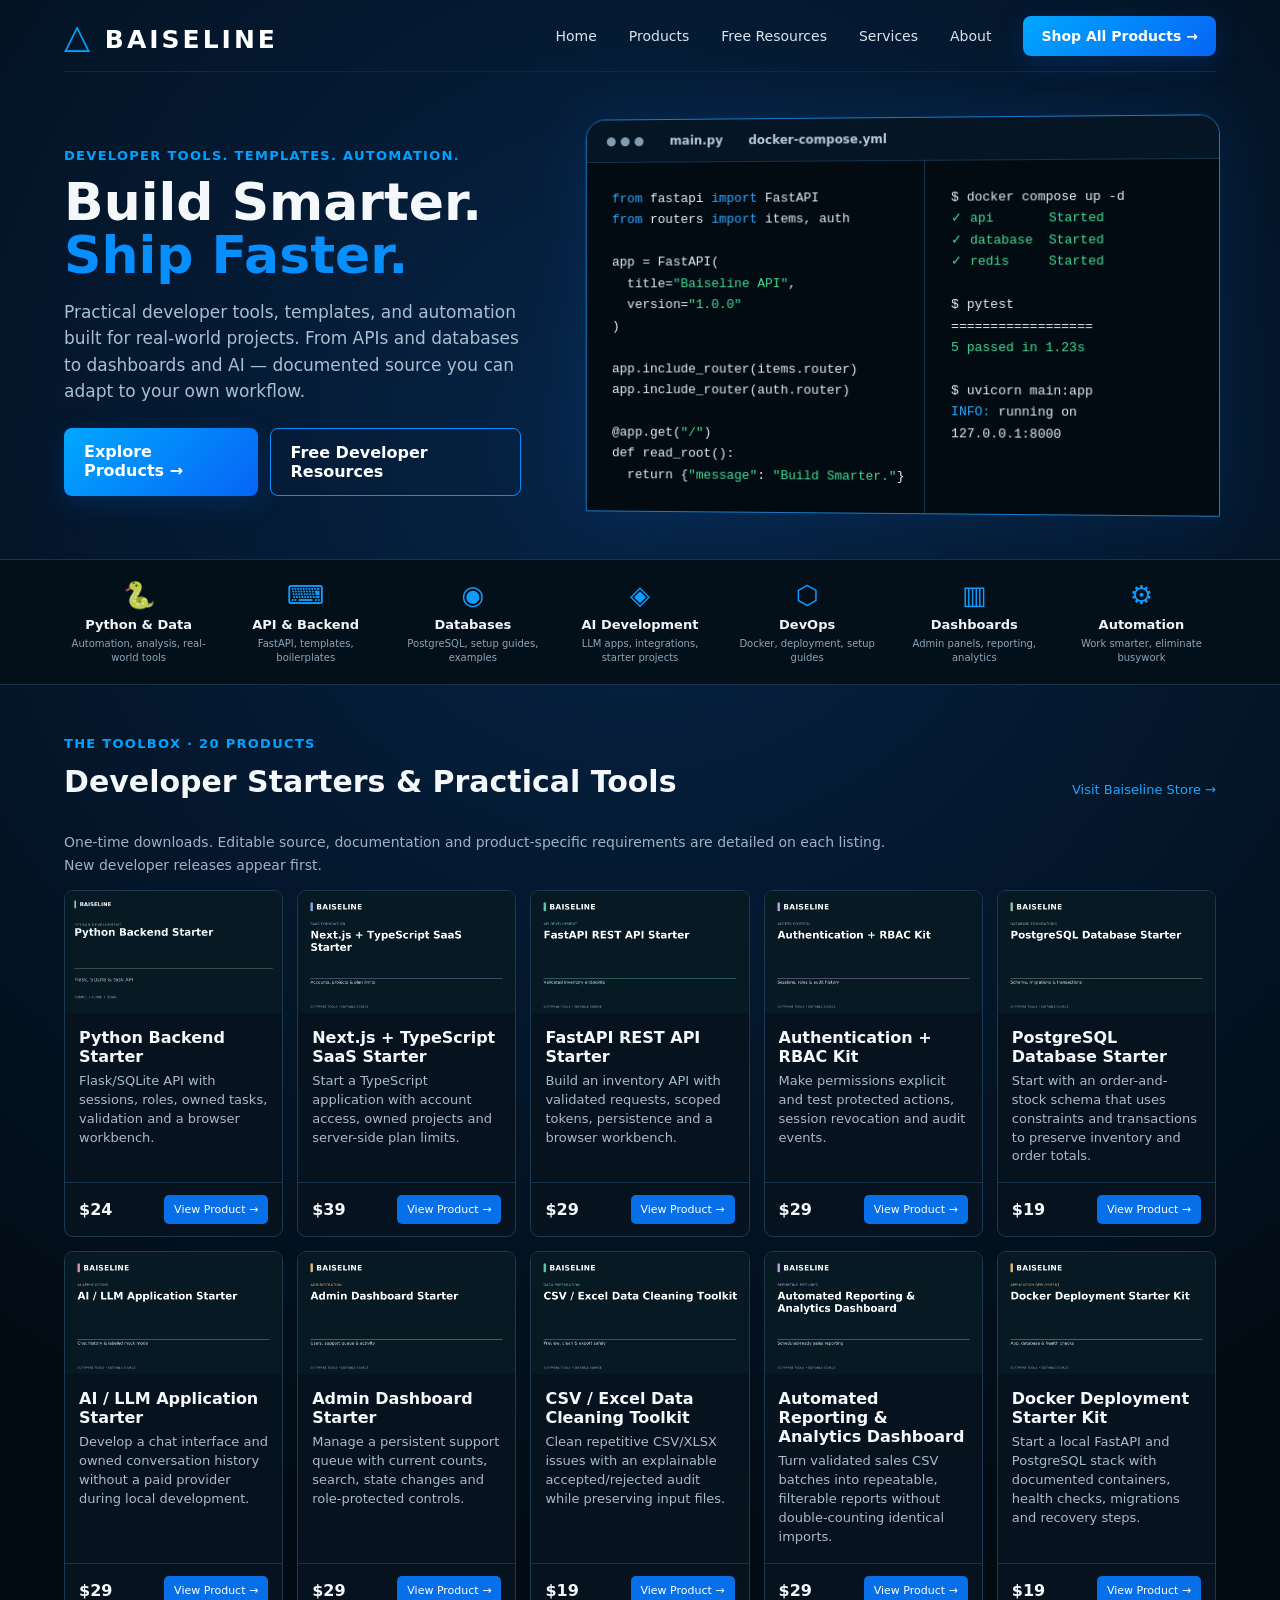
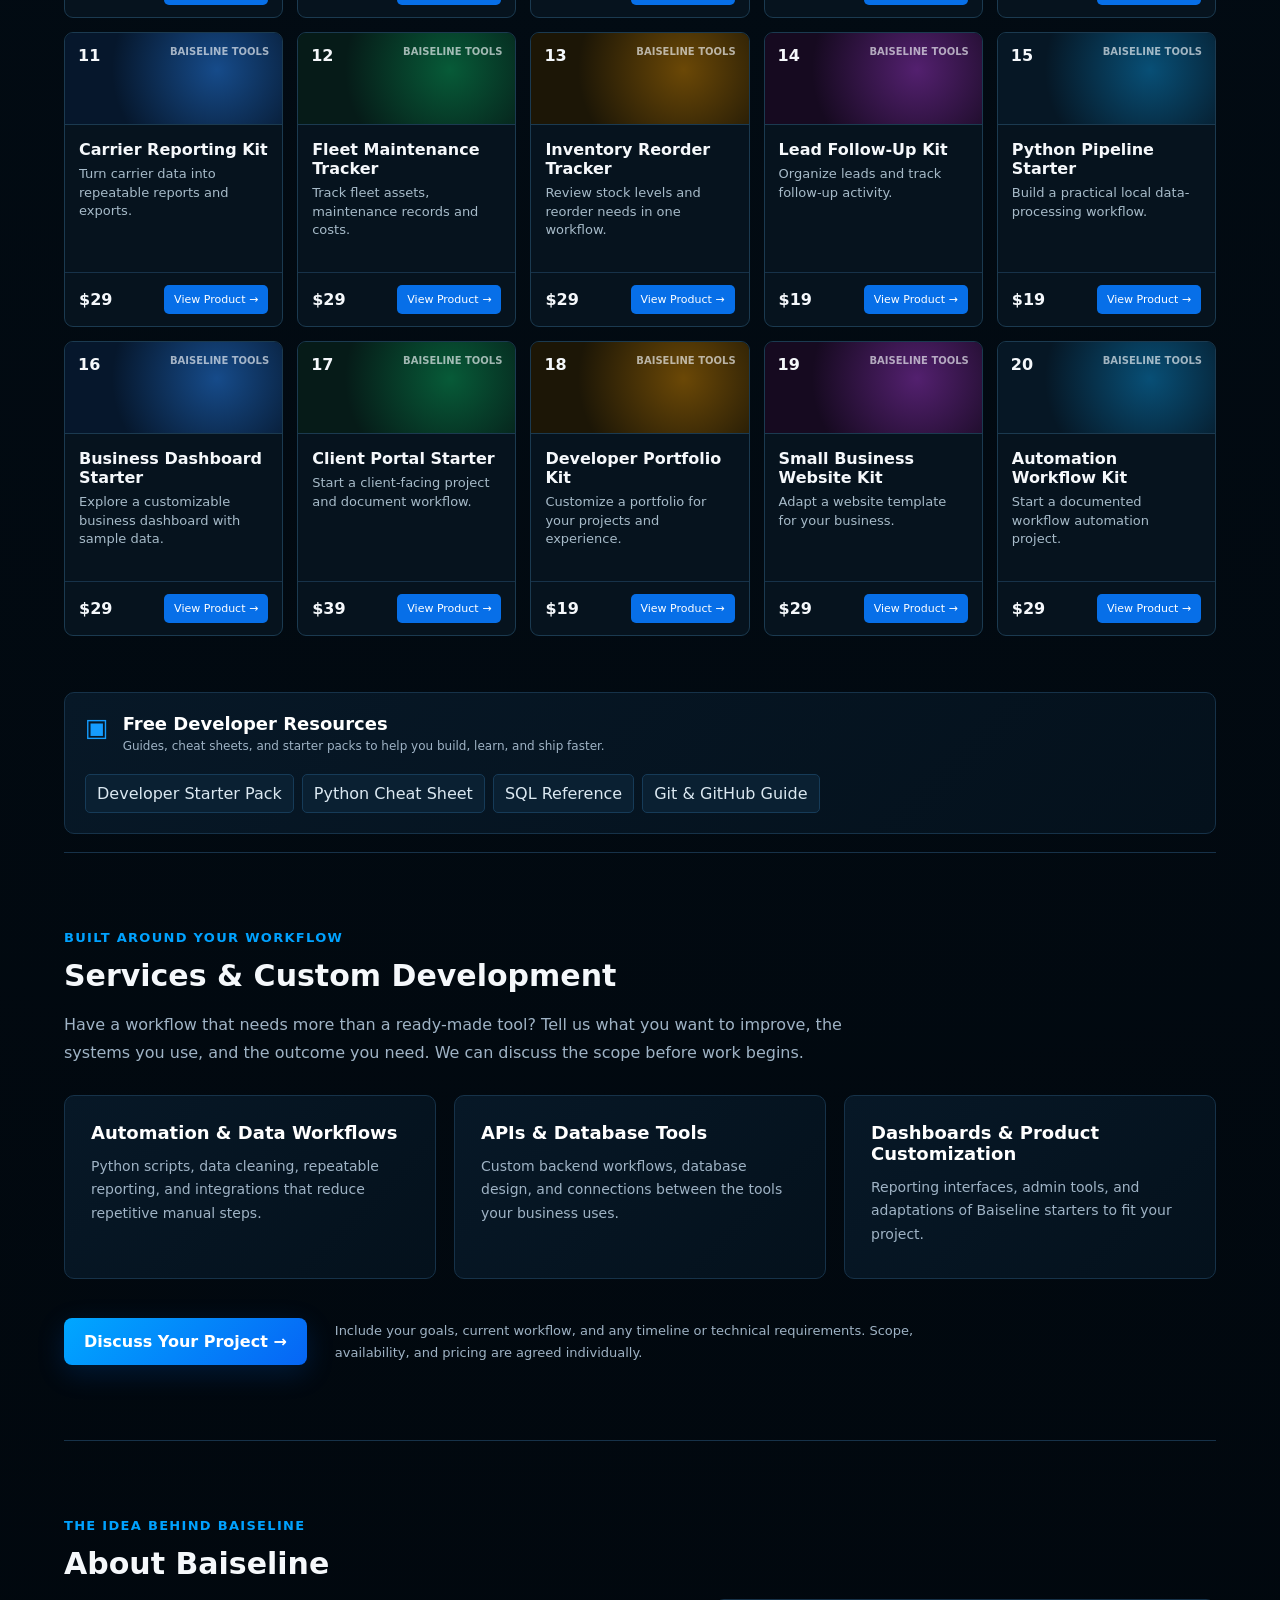
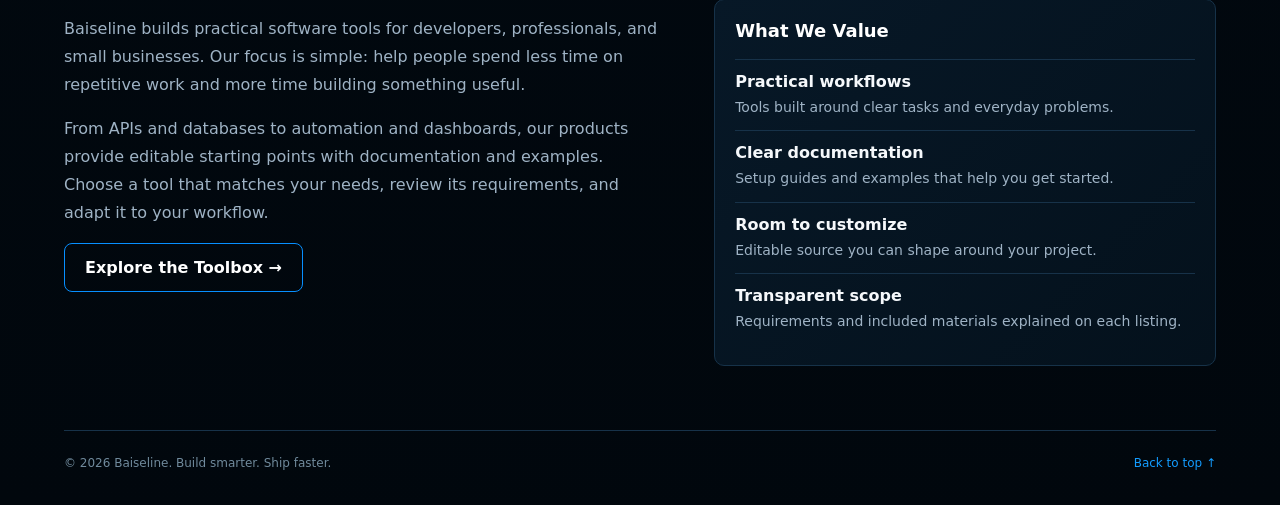
==== commit c1417d90: "Give About and Services distinct sections and navigation destinations" ====
--- a/index.html
+++ b/index.html
@@ -1,6 +1,6 @@
 <!doctype html>
 <html lang="en">
-<head><meta charset="utf-8"><meta name="viewport" content="width=device-width,initial-scale=1"><meta name="description" content="Baiseline developer tools, templates, automation, and practical resources."><title>Baiseline — Build Smarter. Ship Faster.</title><link rel="stylesheet" href="styles.css"></head>
+<head><meta charset="utf-8"><meta name="viewport" content="width=device-width,initial-scale=1"><meta name="description" content="Baiseline developer tools, templates, automation, and practical resources."><title>Baiseline — Build Smarter. Ship Faster.</title><link rel="stylesheet" href="styles.css?v=20261004-sections"></head>
 <body><header class="nav shell"><a class="brand" href="#home"><span class="mark">△</span> BAISELINE</a><button class="menu" aria-label="Toggle navigation">☰</button><nav><a href="#home">Home</a><a href="#products">Products</a><a href="#resources">Free Resources</a><a href="#services">Services</a><a href="#about">About</a><a class="button small" href="#products">Shop All Products →</a></nav></header>
 <main><section id="home" class="hero shell"><div><p class="eyebrow">DEVELOPER TOOLS. TEMPLATES. AUTOMATION.</p><h1>Build Smarter.<br><span>Ship Faster.</span></h1><p class="lede">Practical developer tools, templates, and automation built for real-world projects. From APIs and databases to dashboards and AI — documented source you can adapt to your own workflow.</p><div class="actions"><a class="button" href="#products">Explore Products →</a><a class="button ghost" href="#resources">Free Developer Resources</a></div></div><div class="code-window"><div class="tabs"><span>● ● ●</span><b>main.py</b><b>docker-compose.yml</b></div><div class="code-grid"><pre><span class="blue">from</span> fastapi <span class="blue">import</span> FastAPI
 <span class="blue">from</span> routers <span class="blue">import</span> items, auth
@@ -29,4 +29,6 @@
 127.0.0.1:8000</pre></div></div></section>
 <section class="categories"><div class="shell category-grid"><div>🐍<b>Python & Data</b><small>Automation, analysis, real-world tools</small></div><div>⌨<b>API & Backend</b><small>FastAPI, templates, boilerplates</small></div><div>◉<b>Databases</b><small>PostgreSQL, setup guides, examples</small></div><div>◈<b>AI Development</b><small>LLM apps, integrations, starter projects</small></div><div>⬡<b>DevOps</b><small>Docker, deployment, setup guides</small></div><div>▥<b>Dashboards</b><small>Admin panels, reporting, analytics</small></div><div>⚙<b>Automation</b><small>Work smarter, eliminate busywork</small></div></div></section>
 <section id="products" class="section shell"><div class="section-head"><div><p class="eyebrow">THE TOOLBOX · 20 PRODUCTS</p><h2>Developer Starters &amp; Practical Tools</h2></div><a href="https://mattitude84772.gumroad.com/">Visit Baiseline Store →</a></div><p class="catalog-note">One-time downloads. Editable source, documentation and product-specific requirements are detailed on each listing. New developer releases appear first.</p><div class="products"><article class="product blue-card"><a class="product-cover" href="https://mattitude84772.gumroad.com/l/python-backend-starter"><img src="Python_Backend_Starter.webp" alt="Python Backend Starter cover" width="800" height="450" loading="lazy"></a><h3>Python Backend Starter</h3><p>Flask/SQLite API with sessions, roles, owned tasks, validation and a browser workbench.</p><footer><strong>$24</strong><a href="https://mattitude84772.gumroad.com/l/python-backend-starter">View Product →</a></footer></article><article class="product green-card"><a class="product-cover" href="https://mattitude84772.gumroad.com/l/nextjs-typescript-saas-starter"><img src="Nextjs_TypeScript_SaaS_Starter.webp" alt="Next.js + TypeScript SaaS Starter cover" width="800" height="450" loading="lazy"></a><h3>Next.js + TypeScript SaaS Starter</h3><p>Start a TypeScript application with account access, owned projects and server-side plan limits.</p><footer><strong>$39</strong><a href="https://mattitude84772.gumroad.com/l/nextjs-typescript-saas-starter">View Product →</a></footer></article><article class="product gold-card"><a class="product-cover" href="https://mattitude84772.gumroad.com/l/fastapi-rest-api-starter"><img src="FastAPI_REST_API_Starter.webp" alt="FastAPI REST API Starter cover" width="800" height="450" loading="lazy"></a><h3>FastAPI REST API Starter</h3><p>Build an inventory API with validated requests, scoped tokens, persistence and a browser workbench.</p><footer><strong>$29</strong><a href="https://mattitude84772.gumroad.com/l/fastapi-rest-api-starter">View Product →</a></footer></article><article class="product purple-card"><a class="product-cover" href="https://mattitude84772.gumroad.com/l/authentication-rbac-kit"><img src="Authentication_RBAC_Kit.webp" alt="Authentication + RBAC Kit cover" width="800" height="450" loading="lazy"></a><h3>Authentication + RBAC Kit</h3><p>Make permissions explicit and test protected actions, session revocation and audit events.</p><footer><strong>$29</strong><a href="https://mattitude84772.gumroad.com/l/authentication-rbac-kit">View Product →</a></footer></article><article class="product cyan-card"><a class="product-cover" href="https://mattitude84772.gumroad.com/l/postgresql-database-starter"><img src="PostgreSQL_Database_Starter.webp" alt="PostgreSQL Database Starter cover" width="800" height="450" loading="lazy"></a><h3>PostgreSQL Database Starter</h3><p>Start with an order-and-stock schema that uses constraints and transactions to preserve inventory and order totals.</p><footer><strong>$19</strong><a href="https://mattitude84772.gumroad.com/l/postgresql-database-starter">View Product →</a></footer></article><article class="product blue-card"><a class="product-cover" href="https://mattitude84772.gumroad.com/l/ai-llm-application-starter"><img src="AI_LLM_Application_Starter.webp" alt="AI / LLM Application Starter cover" width="800" height="450" loading="lazy"></a><h3>AI / LLM Application Starter</h3><p>Develop a chat interface and owned conversation history without a paid provider during local development.</p><footer><strong>$29</strong><a href="https://mattitude84772.gumroad.com/l/ai-llm-application-starter">View Product →</a></footer></article><article class="product green-card"><a class="product-cover" href="https://mattitude84772.gumroad.com/l/admin-dashboard-starter"><img src="Admin_Dashboard_Starter.webp" alt="Admin Dashboard Starter cover" width="800" height="450" loading="lazy"></a><h3>Admin Dashboard Starter</h3><p>Manage a persistent support queue with current counts, search, state changes and role-protected controls.</p><footer><strong>$29</strong><a href="https://mattitude84772.gumroad.com/l/admin-dashboard-starter">View Product →</a></footer></article><article class="product gold-card"><a class="product-cover" href="https://mattitude84772.gumroad.com/l/csv-excel-data-cleaning-toolkit"><img src="CSV_Excel_Data_Cleaning_Toolkit.webp" alt="CSV / Excel Data Cleaning Toolkit cover" width="800" height="450" loading="lazy"></a><h3>CSV / Excel Data Cleaning Toolkit</h3><p>Clean repetitive CSV/XLSX issues with an explainable accepted/rejected audit while preserving input files.</p><footer><strong>$19</strong><a href="https://mattitude84772.gumroad.com/l/csv-excel-data-cleaning-toolkit">View Product →</a></footer></article><article class="product purple-card"><a class="product-cover" href="https://mattitude84772.gumroad.com/l/automated-reporting-analytics-dashboard"><img src="Automated_Reporting_Analytics_Dashboard.webp" alt="Automated Reporting &amp; Analytics Dashboard cover" width="800" height="450" loading="lazy"></a><h3>Automated Reporting &amp; Analytics Dashboard</h3><p>Turn validated sales CSV batches into repeatable, filterable reports without double-counting identical imports.</p><footer><strong>$29</strong><a href="https://mattitude84772.gumroad.com/l/automated-reporting-analytics-dashboard">View Product →</a></footer></article><article class="product cyan-card"><a class="product-cover" href="https://mattitude84772.gumroad.com/l/docker-deployment-starter-kit"><img src="Docker_Deployment_Starter_Kit.webp" alt="Docker Deployment Starter Kit cover" width="800" height="450" loading="lazy"></a><h3>Docker Deployment Starter Kit</h3><p>Start a local FastAPI and PostgreSQL stack with documented containers, health checks, migrations and recovery steps.</p><footer><strong>$19</strong><a href="https://mattitude84772.gumroad.com/l/docker-deployment-starter-kit">View Product →</a></footer></article><article class="product blue-card"><div class="visual">11 <span>BAISELINE TOOLS</span></div><h3>Carrier Reporting Kit</h3><p>Turn carrier data into repeatable reports and exports.</p><footer><strong>$29</strong><a href="https://mattitude84772.gumroad.com/l/carrier-reporting-kit">View Product →</a></footer></article><article class="product green-card"><div class="visual">12 <span>BAISELINE TOOLS</span></div><h3>Fleet Maintenance Tracker</h3><p>Track fleet assets, maintenance records and costs.</p><footer><strong>$29</strong><a href="https://mattitude84772.gumroad.com/l/fleet-maintenance-tracker">View Product →</a></footer></article><article class="product gold-card"><div class="visual">13 <span>BAISELINE TOOLS</span></div><h3>Inventory Reorder Tracker</h3><p>Review stock levels and reorder needs in one workflow.</p><footer><strong>$29</strong><a href="https://mattitude84772.gumroad.com/l/inventory-reorder-tracker">View Product →</a></footer></article><article class="product purple-card"><div class="visual">14 <span>BAISELINE TOOLS</span></div><h3>Lead Follow-Up Kit</h3><p>Organize leads and track follow-up activity.</p><footer><strong>$19</strong><a href="https://mattitude84772.gumroad.com/l/lead-follow-up-kit">View Product →</a></footer></article><article class="product cyan-card"><div class="visual">15 <span>BAISELINE TOOLS</span></div><h3>Python Pipeline Starter</h3><p>Build a practical local data-processing workflow.</p><footer><strong>$19</strong><a href="https://mattitude84772.gumroad.com/l/python-pipeline-starter">View Product →</a></footer></article><article class="product blue-card"><div class="visual">16 <span>BAISELINE TOOLS</span></div><h3>Business Dashboard Starter</h3><p>Explore a customizable business dashboard with sample data.</p><footer><strong>$29</strong><a href="https://mattitude84772.gumroad.com/l/business-dashboard-starter">View Product →</a></footer></article><article class="product green-card"><div class="visual">17 <span>BAISELINE TOOLS</span></div><h3>Client Portal Starter</h3><p>Start a client-facing project and document workflow.</p><footer><strong>$39</strong><a href="https://mattitude84772.gumroad.com/l/client-portal-starter">View Product →</a></footer></article><article class="product gold-card"><div class="visual">18 <span>BAISELINE TOOLS</span></div><h3>Developer Portfolio Kit</h3><p>Customize a portfolio for your projects and experience.</p><footer><strong>$19</strong><a href="https://mattitude84772.gumroad.com/l/developer-portfolio-kit">View Product →</a></footer></article><article class="product purple-card"><div class="visual">19 <span>BAISELINE TOOLS</span></div><h3>Small Business Website Kit</h3><p>Adapt a website template for your business.</p><footer><strong>$29</strong><a href="https://mattitude84772.gumroad.com/l/small-business-website-kit">View Product →</a></footer></article><article class="product cyan-card"><div class="visual">20 <span>BAISELINE TOOLS</span></div><h3>Automation Workflow Kit</h3><p>Start a documented workflow automation project.</p><footer><strong>$29</strong><a href="https://mattitude84772.gumroad.com/l/automation-workflow-kit">View Product →</a></footer></article></div></section>
-<section class="two-col shell"><div id="resources" class="panel"><div class="panel-title">▣ <div><h3>Free Developer Resources</h3><p>Guides, cheat sheets, and starter packs to help you build, learn, and ship faster.</p></div></div><div class="chips"><a href="free-resources/developer-starter-pack/">Developer Starter Pack</a><a href="free-resources/python-cheat-sheet/">Python Cheat Sheet</a><a href="free-resources/sql-reference/">SQL Reference</a><a href="free-resources/git-github-guide/">Git & GitHub Guide</a></div></div><div id="services" class="panel"><div class="panel-title">🔧 <div><h3>Need Something Custom?</h3><p>Custom automation, APIs, dashboards, and developer tooling built for your needs.</p></div></div><div class="service-row"><a class="button" href="mailto:hello@baiseline.dev">Let's Talk →</a><ul><li>Python Automation</li><li>Database Design</li><li>APIs & Integrations</li><li>Docker Deployment</li><li>Dashboards & Reporting</li><li>Custom Developer Tools</li></ul></div></div></section><section id="about" class="benefits shell"><div><b>🚀 Practical & Customizable</b><span>Tools you can actually use.</span></div><div><b>▤ Clear Documentation</b><span>Get up and running fast.</span></div><div><b>⌨ Real-World Examples</b><span>Built from actual projects.</span></div><div><b>♧ Clear Product Scope</b><span>See each listing for requirements.</span></div></section></main><footer class="site-footer shell"><span>© 2026 Baiseline. Build smarter. Ship faster.</span><a href="#home">Back to top ↑</a></footer><script src="script.js"></script></body></html>+<section id="resources" class="section shell"><div class="panel"><div class="panel-title">▣ <div><h3>Free Developer Resources</h3><p>Guides, cheat sheets, and starter packs to help you build, learn, and ship faster.</p></div></div><div class="chips"><a href="free-resources/developer-starter-pack/">Developer Starter Pack</a><a href="free-resources/python-cheat-sheet/">Python Cheat Sheet</a><a href="free-resources/sql-reference/">SQL Reference</a><a href="free-resources/git-github-guide/">Git &amp; GitHub Guide</a></div></div></section>
+<section id="services" class="section shell info-section" aria-labelledby="services-title"><p class="eyebrow">BUILT AROUND YOUR WORKFLOW</p><h2 id="services-title">Services &amp; Custom Development</h2><p class="info-intro">Have a workflow that needs more than a ready-made tool? Tell us what you want to improve, the systems you use, and the outcome you need. We can discuss the scope before work begins.</p><div class="info-grid"><article class="panel"><h3>Automation &amp; Data Workflows</h3><p>Python scripts, data cleaning, repeatable reporting, and integrations that reduce repetitive manual steps.</p></article><article class="panel"><h3>APIs &amp; Database Tools</h3><p>Custom backend workflows, database design, and connections between the tools your business uses.</p></article><article class="panel"><h3>Dashboards &amp; Product Customization</h3><p>Reporting interfaces, admin tools, and adaptations of Baiseline starters to fit your project.</p></article></div><div class="service-contact"><a class="button" href="mailto:hello@baiseline.dev">Discuss Your Project →</a><p>Include your goals, current workflow, and any timeline or technical requirements. Scope, availability, and pricing are agreed individually.</p></div></section>
+<section id="about" class="section shell info-section" aria-labelledby="about-title"><p class="eyebrow">THE IDEA BEHIND BAISELINE</p><h2 id="about-title">About Baiseline</h2><div class="about-layout"><div><p class="info-intro">Baiseline builds practical software tools for developers, professionals, and small businesses. Our focus is simple: help people spend less time on repetitive work and more time building something useful.</p><p class="info-intro">From APIs and databases to automation and dashboards, our products provide editable starting points with documentation and examples. Choose a tool that matches your needs, review its requirements, and adapt it to your workflow.</p><a class="button ghost" href="#products">Explore the Toolbox →</a></div><div class="panel"><h3>What We Value</h3><ul class="values"><li><b>Practical workflows</b><span>Tools built around clear tasks and everyday problems.</span></li><li><b>Clear documentation</b><span>Setup guides and examples that help you get started.</span></li><li><b>Room to customize</b><span>Editable source you can shape around your project.</span></li><li><b>Transparent scope</b><span>Requirements and included materials explained on each listing.</span></li></ul></div></div></section></main><footer class="site-footer shell"><span>© 2026 Baiseline. Build smarter. Ship faster.</span><a href="#home">Back to top ↑</a></footer><script src="script.js?v=20261004-sections"></script></body></html>
--- a/styles.css
+++ b/styles.css
@@ -1,3 +1,6 @@
 :root{--bg:#020b13;--panel:#071522;--line:#173249;--text:#f5f8fb;--muted:#9fb3c5;--blue:#0797ff}*{box-sizing:border-box}html{scroll-behavior:smooth}body{margin:0;background:radial-gradient(circle at 50% 12%,#062447 0,#020b13 34%,#01070d 100%);color:var(--text);font-family:Inter,ui-sans-serif,system-ui,-apple-system,BlinkMacSystemFont,"Segoe UI",sans-serif}.shell{width:min(1400px,90vw);margin:auto}.nav{height:72px;display:flex;align-items:center;justify-content:space-between;border-bottom:1px solid #12283a}.brand{font-size:25px;letter-spacing:3px;font-weight:800;color:white;text-decoration:none}.mark{color:#00a2ff;font-size:34px}.nav nav{display:flex;align-items:center;gap:32px}.nav nav>a{color:#d8e4ed;text-decoration:none;font-size:14px}.button{display:inline-block;background:linear-gradient(135deg,#00a7ff,#0665f5);padding:14px 20px;border-radius:8px;color:white!important;text-decoration:none;font-weight:700;box-shadow:0 8px 28px #006dff2c}.button.small{padding:12px 18px}.button.ghost{background:transparent;border:1px solid #078fff;box-shadow:none}.menu{display:none;background:none;border:0;color:white;font-size:24px}.hero{min-height:410px;display:grid;grid-template-columns:.9fr 1.25fr;gap:60px;align-items:center;padding:45px 0}.eyebrow{color:#00a2ff;font-size:13px;font-weight:800;letter-spacing:1.3px}.hero h1{font-size:52px;line-height:1.02;margin:10px 0 14px}.hero h1 span{color:#078fff}.lede{max-width:600px;color:#a9bfd0;line-height:1.55;font-size:17px}.actions{display:flex;gap:12px;margin-top:24px}.code-window{border:1px solid #167bc5;border-radius:20px 20px 0 0;overflow:hidden;background:#020a12;transform:perspective(1200px) rotateY(-3deg);box-shadow:0 0 60px #006dff22}.tabs{padding:14px 20px;background:#061523;border-bottom:1px solid #173249;display:flex;gap:26px;color:#819db2;font-size:12px}.tabs b{color:#b7c9d6}.code-grid{display:grid;grid-template-columns:1fr .85fr}.code-grid pre{margin:0;padding:26px;font:13px/1.65 ui-monospace,SFMono-Regular,Menlo,monospace;color:#e6edf3;overflow:hidden}.terminal{border-left:1px solid #173249}.blue{color:#29a9ff}.green{color:#42dc94}.categories{border-top:1px solid #173249;border-bottom:1px solid #173249;background:#03101a}.category-grid{display:grid;grid-template-columns:repeat(7,1fr);gap:18px;padding:20px 0}.category-grid div{text-align:center;color:#119dff;font-size:26px}.category-grid b,.category-grid small{display:block;color:#f1f5f8}.category-grid b{font-size:13px;margin-top:7px}.category-grid small{font-size:10px;color:#8da5b7;margin-top:5px;line-height:1.35}.section{padding:38px 0 18px}.section-head{display:flex;align-items:end;justify-content:space-between}.section h2{font-size:30px;margin:4px 0 18px}.section-head>a{color:#21a5ff;text-decoration:none;font-size:13px;margin-bottom:20px}.products{display:grid;grid-template-columns:repeat(5,1fr);gap:14px}.product{border:1px solid #1b3a50;border-radius:9px;overflow:hidden;background:#06131e}.product .visual{height:92px;padding:13px;font-weight:900;background:radial-gradient(circle at 70% 40%,#164b8a,#06172c 65%);border-bottom:1px solid #1b3a50}.visual span{float:right;font-size:10px;opacity:.65}.green-card .visual{background:radial-gradient(circle at 70% 40%,#075b38,#061b18 65%)}.gold-card .visual{background:radial-gradient(circle at 70% 40%,#6b4806,#1c1606 65%)}.purple-card .visual{background:radial-gradient(circle at 70% 40%,#53206f,#160a20 65%)}.cyan-card .visual{background:radial-gradient(circle at 70% 40%,#084f76,#061725 65%)}.product h3{font-size:16px;margin:15px 14px 6px}.product p{color:#a7bbc9;font-size:12px;line-height:1.45;min-height:50px;margin:0 14px}.product footer{border-top:1px solid #173249;margin-top:14px;padding:12px 14px;display:flex;justify-content:space-between;align-items:center}.product footer a{background:#076fe8;color:white;text-decoration:none;border-radius:5px;padding:8px 10px;font-size:11px}.two-col{display:grid;grid-template-columns:1fr 1fr;gap:18px;padding:12px 0 28px}.panel{background:linear-gradient(135deg,#071827,#04111c);border:1px solid #163249;border-radius:10px;padding:20px}.panel-title{display:flex;gap:14px;font-size:25px;color:#159dff}.panel h3{margin:0;color:white;font-size:18px}.panel p{font-size:12px;color:#9fb3c5;margin:5px 0}.chips{display:flex;flex-wrap:wrap;gap:8px;margin-top:16px}.chips button,.chips a{background:#0a2032;border:1px solid #163b58;color:#dbe8f1;padding:9px 11px;border-radius:5px;text-decoration:none;font:inherit;transition:.2s}.chips a:hover{border-color:#078fff;background:#0b2a42;color:white}.service-row{display:flex;align-items:center;gap:24px;margin-top:12px}.service-row ul{display:grid;grid-template-columns:1fr 1fr;gap:5px 24px;margin:0;padding:0;list-style:none;font-size:12px}.service-row li:before{content:"✓";color:#00a2ff;margin-right:7px}.benefits{display:grid;grid-template-columns:repeat(4,1fr);gap:30px;border-top:1px solid #173249;padding:24px 0 34px}.benefits b,.benefits span{display:block}.benefits b{font-size:13px}.benefits span{font-size:11px;color:#91a9ba;margin-top:5px}.site-footer{border-top:1px solid #173249;padding:25px 0 35px;color:#708a9c;font-size:12px;display:flex;justify-content:space-between}.site-footer a{color:#139cff;text-decoration:none}#toast{position:fixed;bottom:24px;left:50%;transform:translate(-50%,100px);background:#0b2234;border:1px solid #1c5277;padding:12px 18px;border-radius:7px;transition:.25s;opacity:0}#toast.show{transform:translate(-50%,0);opacity:1}@media(max-width:1000px){.nav nav{display:none}.nav nav.open{display:flex;position:absolute;z-index:10;top:70px;left:5%;right:5%;background:#061522;border:1px solid #173249;padding:20px;flex-direction:column}.menu{display:block}.hero{grid-template-columns:1fr}.code-window{transform:none}.category-grid{grid-template-columns:repeat(4,1fr)}.products{grid-template-columns:repeat(2,1fr)}.two-col{grid-template-columns:1fr}.benefits{grid-template-columns:repeat(2,1fr)}}@media(max-width:620px){.hero h1{font-size:42px}.code-grid{grid-template-columns:1fr}.terminal{border-left:0;border-top:1px solid #173249}.category-grid{grid-template-columns:repeat(2,1fr)}.products{grid-template-columns:1fr}.actions{flex-direction:column}.benefits{grid-template-columns:1fr}.service-row{align-items:flex-start;flex-direction:column}.service-row ul{grid-template-columns:1fr}.brand{font-size:20px}}
 /* Published product catalog */
 .product{display:flex;flex-direction:column}.product h3{overflow-wrap:anywhere}.product p{font-size:13px;flex:1;min-height:72px}.product-cover{display:block}.product-cover img{width:100%;height:auto;display:block;aspect-ratio:16/9;object-fit:cover}.product footer{margin-top:16px}.catalog-note{color:var(--muted);font-size:14px;line-height:1.6;max-width:840px}.section-head{gap:18px;flex-wrap:wrap}
+
+/* Distinct navigation destinations */
+#resources,#services,#about{scroll-margin-top:24px}.info-section{padding-top:64px;padding-bottom:64px;border-top:1px solid var(--line)}.info-intro{color:var(--muted);font-size:16px;line-height:1.75;max-width:820px}.info-grid{display:grid;grid-template-columns:repeat(3,1fr);gap:18px;margin-top:28px}.info-grid .panel{padding:26px}.info-grid p{font-size:14px;line-height:1.7;margin-top:12px}.service-contact{display:flex;align-items:center;gap:28px;margin-top:28px}.service-contact p{color:var(--muted);font-size:13px;line-height:1.65;max-width:650px}.service-contact .button{flex-shrink:0}.about-layout{display:grid;grid-template-columns:1.2fr 1fr;gap:48px;align-items:start}.values{list-style:none;padding:0;margin:18px 0 0}.values li{padding:12px 0;border-top:1px solid var(--line)}.values b,.values span{display:block}.values span{color:var(--muted);font-size:14px;line-height:1.6;margin-top:5px}@media(max-width:800px){.info-grid,.about-layout{grid-template-columns:1fr}.about-layout{gap:24px}.service-contact{flex-direction:column;align-items:flex-start;gap:10px}.info-section{padding-top:44px;padding-bottom:44px}}@media(prefers-reduced-motion:reduce){html{scroll-behavior:auto}}
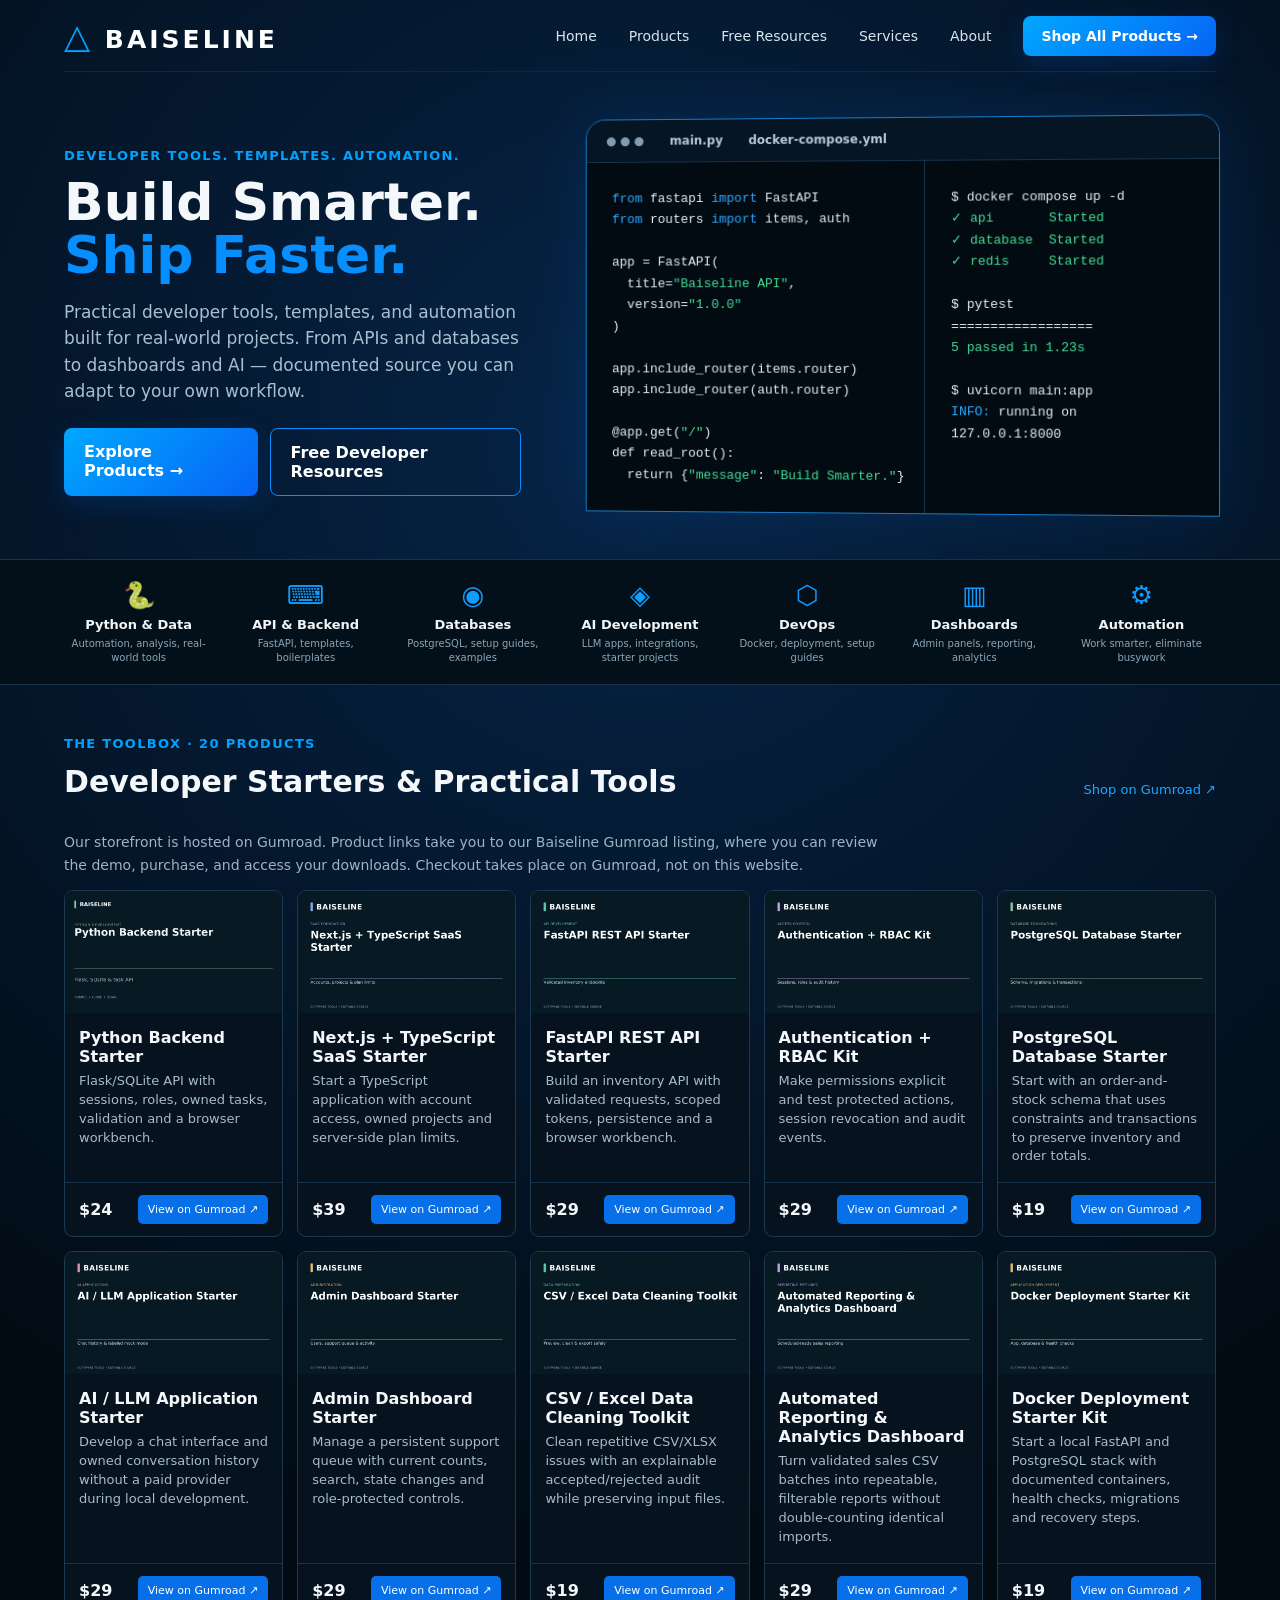
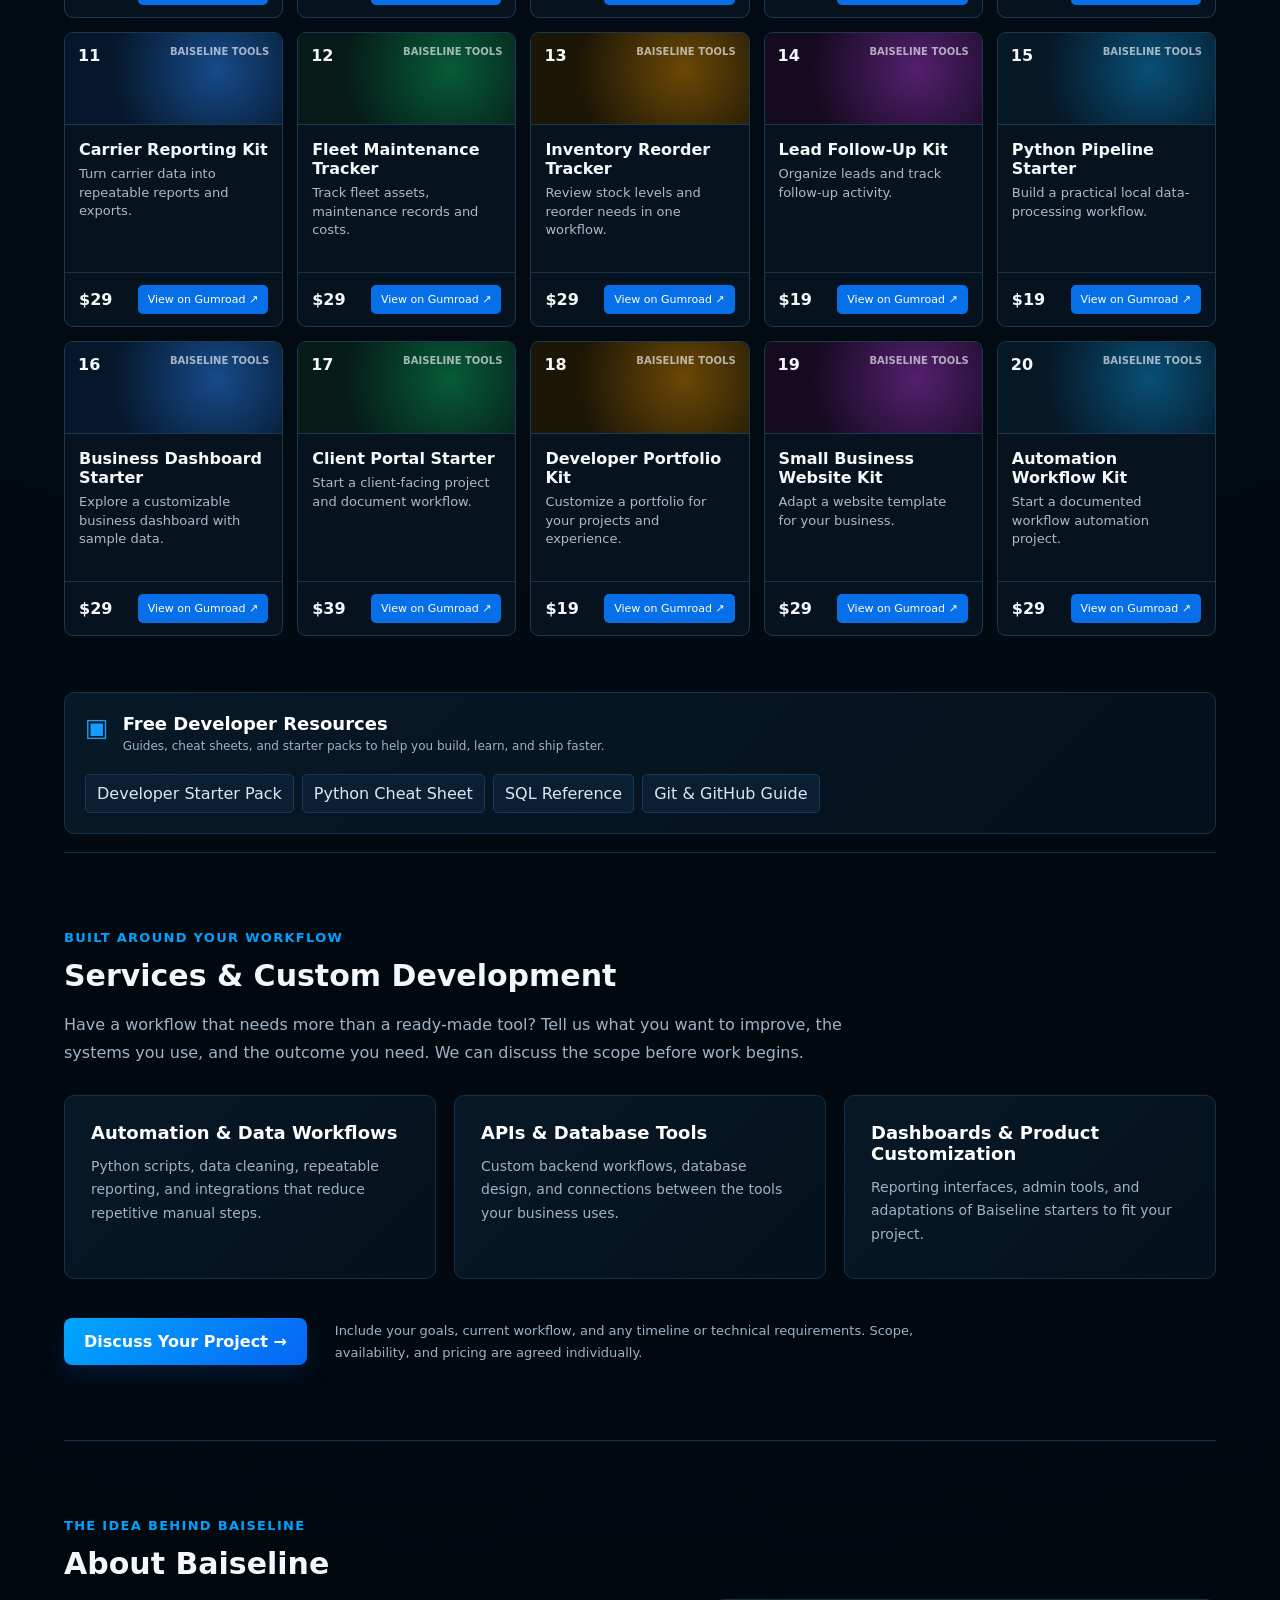
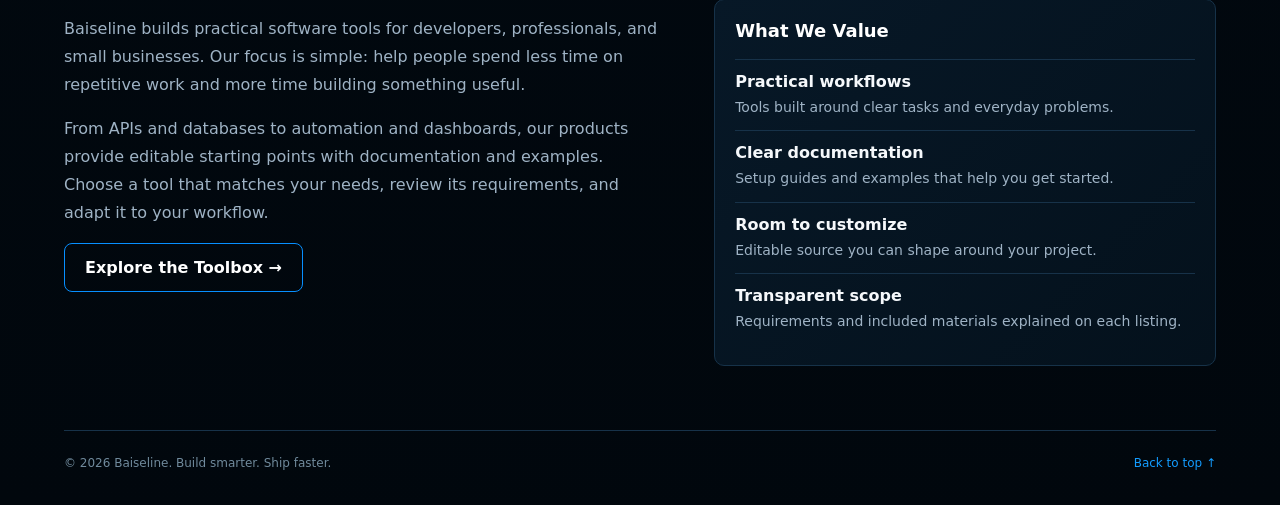
==== commit 5133a83a: "Clarify Gumroad product links and external checkout" ====
--- a/index.html
+++ b/index.html
@@ -1,6 +1,6 @@
 <!doctype html>
 <html lang="en">
-<head><meta charset="utf-8"><meta name="viewport" content="width=device-width,initial-scale=1"><meta name="description" content="Baiseline developer tools, templates, automation, and practical resources."><title>Baiseline — Build Smarter. Ship Faster.</title><link rel="stylesheet" href="styles.css?v=20261004-sections"></head>
+<head><meta charset="utf-8"><meta name="viewport" content="width=device-width,initial-scale=1"><meta name="description" content="Baiseline developer tools, templates, automation, and practical resources."><title>Baiseline — Build Smarter. Ship Faster.</title><link rel="stylesheet" href="styles.css?v=20261004-gumroad-labels"></head>
 <body><header class="nav shell"><a class="brand" href="#home"><span class="mark">△</span> BAISELINE</a><button class="menu" aria-label="Toggle navigation">☰</button><nav><a href="#home">Home</a><a href="#products">Products</a><a href="#resources">Free Resources</a><a href="#services">Services</a><a href="#about">About</a><a class="button small" href="#products">Shop All Products →</a></nav></header>
 <main><section id="home" class="hero shell"><div><p class="eyebrow">DEVELOPER TOOLS. TEMPLATES. AUTOMATION.</p><h1>Build Smarter.<br><span>Ship Faster.</span></h1><p class="lede">Practical developer tools, templates, and automation built for real-world projects. From APIs and databases to dashboards and AI — documented source you can adapt to your own workflow.</p><div class="actions"><a class="button" href="#products">Explore Products →</a><a class="button ghost" href="#resources">Free Developer Resources</a></div></div><div class="code-window"><div class="tabs"><span>● ● ●</span><b>main.py</b><b>docker-compose.yml</b></div><div class="code-grid"><pre><span class="blue">from</span> fastapi <span class="blue">import</span> FastAPI
 <span class="blue">from</span> routers <span class="blue">import</span> items, auth
@@ -28,7 +28,7 @@
 <span class="blue">INFO:</span> running on
 127.0.0.1:8000</pre></div></div></section>
 <section class="categories"><div class="shell category-grid"><div>🐍<b>Python & Data</b><small>Automation, analysis, real-world tools</small></div><div>⌨<b>API & Backend</b><small>FastAPI, templates, boilerplates</small></div><div>◉<b>Databases</b><small>PostgreSQL, setup guides, examples</small></div><div>◈<b>AI Development</b><small>LLM apps, integrations, starter projects</small></div><div>⬡<b>DevOps</b><small>Docker, deployment, setup guides</small></div><div>▥<b>Dashboards</b><small>Admin panels, reporting, analytics</small></div><div>⚙<b>Automation</b><small>Work smarter, eliminate busywork</small></div></div></section>
-<section id="products" class="section shell"><div class="section-head"><div><p class="eyebrow">THE TOOLBOX · 20 PRODUCTS</p><h2>Developer Starters &amp; Practical Tools</h2></div><a href="https://mattitude84772.gumroad.com/">Visit Baiseline Store →</a></div><p class="catalog-note">One-time downloads. Editable source, documentation and product-specific requirements are detailed on each listing. New developer releases appear first.</p><div class="products"><article class="product blue-card"><a class="product-cover" href="https://mattitude84772.gumroad.com/l/python-backend-starter"><img src="Python_Backend_Starter.webp" alt="Python Backend Starter cover" width="800" height="450" loading="lazy"></a><h3>Python Backend Starter</h3><p>Flask/SQLite API with sessions, roles, owned tasks, validation and a browser workbench.</p><footer><strong>$24</strong><a href="https://mattitude84772.gumroad.com/l/python-backend-starter">View Product →</a></footer></article><article class="product green-card"><a class="product-cover" href="https://mattitude84772.gumroad.com/l/nextjs-typescript-saas-starter"><img src="Nextjs_TypeScript_SaaS_Starter.webp" alt="Next.js + TypeScript SaaS Starter cover" width="800" height="450" loading="lazy"></a><h3>Next.js + TypeScript SaaS Starter</h3><p>Start a TypeScript application with account access, owned projects and server-side plan limits.</p><footer><strong>$39</strong><a href="https://mattitude84772.gumroad.com/l/nextjs-typescript-saas-starter">View Product →</a></footer></article><article class="product gold-card"><a class="product-cover" href="https://mattitude84772.gumroad.com/l/fastapi-rest-api-starter"><img src="FastAPI_REST_API_Starter.webp" alt="FastAPI REST API Starter cover" width="800" height="450" loading="lazy"></a><h3>FastAPI REST API Starter</h3><p>Build an inventory API with validated requests, scoped tokens, persistence and a browser workbench.</p><footer><strong>$29</strong><a href="https://mattitude84772.gumroad.com/l/fastapi-rest-api-starter">View Product →</a></footer></article><article class="product purple-card"><a class="product-cover" href="https://mattitude84772.gumroad.com/l/authentication-rbac-kit"><img src="Authentication_RBAC_Kit.webp" alt="Authentication + RBAC Kit cover" width="800" height="450" loading="lazy"></a><h3>Authentication + RBAC Kit</h3><p>Make permissions explicit and test protected actions, session revocation and audit events.</p><footer><strong>$29</strong><a href="https://mattitude84772.gumroad.com/l/authentication-rbac-kit">View Product →</a></footer></article><article class="product cyan-card"><a class="product-cover" href="https://mattitude84772.gumroad.com/l/postgresql-database-starter"><img src="PostgreSQL_Database_Starter.webp" alt="PostgreSQL Database Starter cover" width="800" height="450" loading="lazy"></a><h3>PostgreSQL Database Starter</h3><p>Start with an order-and-stock schema that uses constraints and transactions to preserve inventory and order totals.</p><footer><strong>$19</strong><a href="https://mattitude84772.gumroad.com/l/postgresql-database-starter">View Product →</a></footer></article><article class="product blue-card"><a class="product-cover" href="https://mattitude84772.gumroad.com/l/ai-llm-application-starter"><img src="AI_LLM_Application_Starter.webp" alt="AI / LLM Application Starter cover" width="800" height="450" loading="lazy"></a><h3>AI / LLM Application Starter</h3><p>Develop a chat interface and owned conversation history without a paid provider during local development.</p><footer><strong>$29</strong><a href="https://mattitude84772.gumroad.com/l/ai-llm-application-starter">View Product →</a></footer></article><article class="product green-card"><a class="product-cover" href="https://mattitude84772.gumroad.com/l/admin-dashboard-starter"><img src="Admin_Dashboard_Starter.webp" alt="Admin Dashboard Starter cover" width="800" height="450" loading="lazy"></a><h3>Admin Dashboard Starter</h3><p>Manage a persistent support queue with current counts, search, state changes and role-protected controls.</p><footer><strong>$29</strong><a href="https://mattitude84772.gumroad.com/l/admin-dashboard-starter">View Product →</a></footer></article><article class="product gold-card"><a class="product-cover" href="https://mattitude84772.gumroad.com/l/csv-excel-data-cleaning-toolkit"><img src="CSV_Excel_Data_Cleaning_Toolkit.webp" alt="CSV / Excel Data Cleaning Toolkit cover" width="800" height="450" loading="lazy"></a><h3>CSV / Excel Data Cleaning Toolkit</h3><p>Clean repetitive CSV/XLSX issues with an explainable accepted/rejected audit while preserving input files.</p><footer><strong>$19</strong><a href="https://mattitude84772.gumroad.com/l/csv-excel-data-cleaning-toolkit">View Product →</a></footer></article><article class="product purple-card"><a class="product-cover" href="https://mattitude84772.gumroad.com/l/automated-reporting-analytics-dashboard"><img src="Automated_Reporting_Analytics_Dashboard.webp" alt="Automated Reporting &amp; Analytics Dashboard cover" width="800" height="450" loading="lazy"></a><h3>Automated Reporting &amp; Analytics Dashboard</h3><p>Turn validated sales CSV batches into repeatable, filterable reports without double-counting identical imports.</p><footer><strong>$29</strong><a href="https://mattitude84772.gumroad.com/l/automated-reporting-analytics-dashboard">View Product →</a></footer></article><article class="product cyan-card"><a class="product-cover" href="https://mattitude84772.gumroad.com/l/docker-deployment-starter-kit"><img src="Docker_Deployment_Starter_Kit.webp" alt="Docker Deployment Starter Kit cover" width="800" height="450" loading="lazy"></a><h3>Docker Deployment Starter Kit</h3><p>Start a local FastAPI and PostgreSQL stack with documented containers, health checks, migrations and recovery steps.</p><footer><strong>$19</strong><a href="https://mattitude84772.gumroad.com/l/docker-deployment-starter-kit">View Product →</a></footer></article><article class="product blue-card"><div class="visual">11 <span>BAISELINE TOOLS</span></div><h3>Carrier Reporting Kit</h3><p>Turn carrier data into repeatable reports and exports.</p><footer><strong>$29</strong><a href="https://mattitude84772.gumroad.com/l/carrier-reporting-kit">View Product →</a></footer></article><article class="product green-card"><div class="visual">12 <span>BAISELINE TOOLS</span></div><h3>Fleet Maintenance Tracker</h3><p>Track fleet assets, maintenance records and costs.</p><footer><strong>$29</strong><a href="https://mattitude84772.gumroad.com/l/fleet-maintenance-tracker">View Product →</a></footer></article><article class="product gold-card"><div class="visual">13 <span>BAISELINE TOOLS</span></div><h3>Inventory Reorder Tracker</h3><p>Review stock levels and reorder needs in one workflow.</p><footer><strong>$29</strong><a href="https://mattitude84772.gumroad.com/l/inventory-reorder-tracker">View Product →</a></footer></article><article class="product purple-card"><div class="visual">14 <span>BAISELINE TOOLS</span></div><h3>Lead Follow-Up Kit</h3><p>Organize leads and track follow-up activity.</p><footer><strong>$19</strong><a href="https://mattitude84772.gumroad.com/l/lead-follow-up-kit">View Product →</a></footer></article><article class="product cyan-card"><div class="visual">15 <span>BAISELINE TOOLS</span></div><h3>Python Pipeline Starter</h3><p>Build a practical local data-processing workflow.</p><footer><strong>$19</strong><a href="https://mattitude84772.gumroad.com/l/python-pipeline-starter">View Product →</a></footer></article><article class="product blue-card"><div class="visual">16 <span>BAISELINE TOOLS</span></div><h3>Business Dashboard Starter</h3><p>Explore a customizable business dashboard with sample data.</p><footer><strong>$29</strong><a href="https://mattitude84772.gumroad.com/l/business-dashboard-starter">View Product →</a></footer></article><article class="product green-card"><div class="visual">17 <span>BAISELINE TOOLS</span></div><h3>Client Portal Starter</h3><p>Start a client-facing project and document workflow.</p><footer><strong>$39</strong><a href="https://mattitude84772.gumroad.com/l/client-portal-starter">View Product →</a></footer></article><article class="product gold-card"><div class="visual">18 <span>BAISELINE TOOLS</span></div><h3>Developer Portfolio Kit</h3><p>Customize a portfolio for your projects and experience.</p><footer><strong>$19</strong><a href="https://mattitude84772.gumroad.com/l/developer-portfolio-kit">View Product →</a></footer></article><article class="product purple-card"><div class="visual">19 <span>BAISELINE TOOLS</span></div><h3>Small Business Website Kit</h3><p>Adapt a website template for your business.</p><footer><strong>$29</strong><a href="https://mattitude84772.gumroad.com/l/small-business-website-kit">View Product →</a></footer></article><article class="product cyan-card"><div class="visual">20 <span>BAISELINE TOOLS</span></div><h3>Automation Workflow Kit</h3><p>Start a documented workflow automation project.</p><footer><strong>$29</strong><a href="https://mattitude84772.gumroad.com/l/automation-workflow-kit">View Product →</a></footer></article></div></section>
+<section id="products" class="section shell"><div class="section-head"><div><p class="eyebrow">THE TOOLBOX · 20 PRODUCTS</p><h2>Developer Starters &amp; Practical Tools</h2></div><a href="https://mattitude84772.gumroad.com/">Shop on Gumroad ↗</a></div><p class="catalog-note">Our storefront is hosted on Gumroad. Product links take you to our Baiseline Gumroad listing, where you can review the demo, purchase, and access your downloads. Checkout takes place on Gumroad, not on this website.</p><div class="products"><article class="product blue-card"><a class="product-cover" href="https://mattitude84772.gumroad.com/l/python-backend-starter" aria-label="View Python Backend Starter on Gumroad"><img src="Python_Backend_Starter.webp" alt="Python Backend Starter cover" width="800" height="450" loading="lazy"></a><h3>Python Backend Starter</h3><p>Flask/SQLite API with sessions, roles, owned tasks, validation and a browser workbench.</p><footer><strong>$24</strong><a href="https://mattitude84772.gumroad.com/l/python-backend-starter">View on Gumroad ↗</a></footer></article><article class="product green-card"><a class="product-cover" href="https://mattitude84772.gumroad.com/l/nextjs-typescript-saas-starter" aria-label="View Next.js + TypeScript SaaS Starter on Gumroad"><img src="Nextjs_TypeScript_SaaS_Starter.webp" alt="Next.js + TypeScript SaaS Starter cover" width="800" height="450" loading="lazy"></a><h3>Next.js + TypeScript SaaS Starter</h3><p>Start a TypeScript application with account access, owned projects and server-side plan limits.</p><footer><strong>$39</strong><a href="https://mattitude84772.gumroad.com/l/nextjs-typescript-saas-starter">View on Gumroad ↗</a></footer></article><article class="product gold-card"><a class="product-cover" href="https://mattitude84772.gumroad.com/l/fastapi-rest-api-starter" aria-label="View FastAPI REST API Starter on Gumroad"><img src="FastAPI_REST_API_Starter.webp" alt="FastAPI REST API Starter cover" width="800" height="450" loading="lazy"></a><h3>FastAPI REST API Starter</h3><p>Build an inventory API with validated requests, scoped tokens, persistence and a browser workbench.</p><footer><strong>$29</strong><a href="https://mattitude84772.gumroad.com/l/fastapi-rest-api-starter">View on Gumroad ↗</a></footer></article><article class="product purple-card"><a class="product-cover" href="https://mattitude84772.gumroad.com/l/authentication-rbac-kit" aria-label="View Authentication + RBAC Kit on Gumroad"><img src="Authentication_RBAC_Kit.webp" alt="Authentication + RBAC Kit cover" width="800" height="450" loading="lazy"></a><h3>Authentication + RBAC Kit</h3><p>Make permissions explicit and test protected actions, session revocation and audit events.</p><footer><strong>$29</strong><a href="https://mattitude84772.gumroad.com/l/authentication-rbac-kit">View on Gumroad ↗</a></footer></article><article class="product cyan-card"><a class="product-cover" href="https://mattitude84772.gumroad.com/l/postgresql-database-starter" aria-label="View PostgreSQL Database Starter on Gumroad"><img src="PostgreSQL_Database_Starter.webp" alt="PostgreSQL Database Starter cover" width="800" height="450" loading="lazy"></a><h3>PostgreSQL Database Starter</h3><p>Start with an order-and-stock schema that uses constraints and transactions to preserve inventory and order totals.</p><footer><strong>$19</strong><a href="https://mattitude84772.gumroad.com/l/postgresql-database-starter">View on Gumroad ↗</a></footer></article><article class="product blue-card"><a class="product-cover" href="https://mattitude84772.gumroad.com/l/ai-llm-application-starter" aria-label="View AI / LLM Application Starter on Gumroad"><img src="AI_LLM_Application_Starter.webp" alt="AI / LLM Application Starter cover" width="800" height="450" loading="lazy"></a><h3>AI / LLM Application Starter</h3><p>Develop a chat interface and owned conversation history without a paid provider during local development.</p><footer><strong>$29</strong><a href="https://mattitude84772.gumroad.com/l/ai-llm-application-starter">View on Gumroad ↗</a></footer></article><article class="product green-card"><a class="product-cover" href="https://mattitude84772.gumroad.com/l/admin-dashboard-starter" aria-label="View Admin Dashboard Starter on Gumroad"><img src="Admin_Dashboard_Starter.webp" alt="Admin Dashboard Starter cover" width="800" height="450" loading="lazy"></a><h3>Admin Dashboard Starter</h3><p>Manage a persistent support queue with current counts, search, state changes and role-protected controls.</p><footer><strong>$29</strong><a href="https://mattitude84772.gumroad.com/l/admin-dashboard-starter">View on Gumroad ↗</a></footer></article><article class="product gold-card"><a class="product-cover" href="https://mattitude84772.gumroad.com/l/csv-excel-data-cleaning-toolkit" aria-label="View CSV / Excel Data Cleaning Toolkit on Gumroad"><img src="CSV_Excel_Data_Cleaning_Toolkit.webp" alt="CSV / Excel Data Cleaning Toolkit cover" width="800" height="450" loading="lazy"></a><h3>CSV / Excel Data Cleaning Toolkit</h3><p>Clean repetitive CSV/XLSX issues with an explainable accepted/rejected audit while preserving input files.</p><footer><strong>$19</strong><a href="https://mattitude84772.gumroad.com/l/csv-excel-data-cleaning-toolkit">View on Gumroad ↗</a></footer></article><article class="product purple-card"><a class="product-cover" href="https://mattitude84772.gumroad.com/l/automated-reporting-analytics-dashboard" aria-label="View Automated Reporting &amp; Analytics Dashboard on Gumroad"><img src="Automated_Reporting_Analytics_Dashboard.webp" alt="Automated Reporting &amp; Analytics Dashboard cover" width="800" height="450" loading="lazy"></a><h3>Automated Reporting &amp; Analytics Dashboard</h3><p>Turn validated sales CSV batches into repeatable, filterable reports without double-counting identical imports.</p><footer><strong>$29</strong><a href="https://mattitude84772.gumroad.com/l/automated-reporting-analytics-dashboard">View on Gumroad ↗</a></footer></article><article class="product cyan-card"><a class="product-cover" href="https://mattitude84772.gumroad.com/l/docker-deployment-starter-kit" aria-label="View Docker Deployment Starter Kit on Gumroad"><img src="Docker_Deployment_Starter_Kit.webp" alt="Docker Deployment Starter Kit cover" width="800" height="450" loading="lazy"></a><h3>Docker Deployment Starter Kit</h3><p>Start a local FastAPI and PostgreSQL stack with documented containers, health checks, migrations and recovery steps.</p><footer><strong>$19</strong><a href="https://mattitude84772.gumroad.com/l/docker-deployment-starter-kit">View on Gumroad ↗</a></footer></article><article class="product blue-card"><div class="visual">11 <span>BAISELINE TOOLS</span></div><h3>Carrier Reporting Kit</h3><p>Turn carrier data into repeatable reports and exports.</p><footer><strong>$29</strong><a href="https://mattitude84772.gumroad.com/l/carrier-reporting-kit">View on Gumroad ↗</a></footer></article><article class="product green-card"><div class="visual">12 <span>BAISELINE TOOLS</span></div><h3>Fleet Maintenance Tracker</h3><p>Track fleet assets, maintenance records and costs.</p><footer><strong>$29</strong><a href="https://mattitude84772.gumroad.com/l/fleet-maintenance-tracker">View on Gumroad ↗</a></footer></article><article class="product gold-card"><div class="visual">13 <span>BAISELINE TOOLS</span></div><h3>Inventory Reorder Tracker</h3><p>Review stock levels and reorder needs in one workflow.</p><footer><strong>$29</strong><a href="https://mattitude84772.gumroad.com/l/inventory-reorder-tracker">View on Gumroad ↗</a></footer></article><article class="product purple-card"><div class="visual">14 <span>BAISELINE TOOLS</span></div><h3>Lead Follow-Up Kit</h3><p>Organize leads and track follow-up activity.</p><footer><strong>$19</strong><a href="https://mattitude84772.gumroad.com/l/lead-follow-up-kit">View on Gumroad ↗</a></footer></article><article class="product cyan-card"><div class="visual">15 <span>BAISELINE TOOLS</span></div><h3>Python Pipeline Starter</h3><p>Build a practical local data-processing workflow.</p><footer><strong>$19</strong><a href="https://mattitude84772.gumroad.com/l/python-pipeline-starter">View on Gumroad ↗</a></footer></article><article class="product blue-card"><div class="visual">16 <span>BAISELINE TOOLS</span></div><h3>Business Dashboard Starter</h3><p>Explore a customizable business dashboard with sample data.</p><footer><strong>$29</strong><a href="https://mattitude84772.gumroad.com/l/business-dashboard-starter">View on Gumroad ↗</a></footer></article><article class="product green-card"><div class="visual">17 <span>BAISELINE TOOLS</span></div><h3>Client Portal Starter</h3><p>Start a client-facing project and document workflow.</p><footer><strong>$39</strong><a href="https://mattitude84772.gumroad.com/l/client-portal-starter">View on Gumroad ↗</a></footer></article><article class="product gold-card"><div class="visual">18 <span>BAISELINE TOOLS</span></div><h3>Developer Portfolio Kit</h3><p>Customize a portfolio for your projects and experience.</p><footer><strong>$19</strong><a href="https://mattitude84772.gumroad.com/l/developer-portfolio-kit">View on Gumroad ↗</a></footer></article><article class="product purple-card"><div class="visual">19 <span>BAISELINE TOOLS</span></div><h3>Small Business Website Kit</h3><p>Adapt a website template for your business.</p><footer><strong>$29</strong><a href="https://mattitude84772.gumroad.com/l/small-business-website-kit">View on Gumroad ↗</a></footer></article><article class="product cyan-card"><div class="visual">20 <span>BAISELINE TOOLS</span></div><h3>Automation Workflow Kit</h3><p>Start a documented workflow automation project.</p><footer><strong>$29</strong><a href="https://mattitude84772.gumroad.com/l/automation-workflow-kit">View on Gumroad ↗</a></footer></article></div></section>
 <section id="resources" class="section shell"><div class="panel"><div class="panel-title">▣ <div><h3>Free Developer Resources</h3><p>Guides, cheat sheets, and starter packs to help you build, learn, and ship faster.</p></div></div><div class="chips"><a href="free-resources/developer-starter-pack/">Developer Starter Pack</a><a href="free-resources/python-cheat-sheet/">Python Cheat Sheet</a><a href="free-resources/sql-reference/">SQL Reference</a><a href="free-resources/git-github-guide/">Git &amp; GitHub Guide</a></div></div></section>
 <section id="services" class="section shell info-section" aria-labelledby="services-title"><p class="eyebrow">BUILT AROUND YOUR WORKFLOW</p><h2 id="services-title">Services &amp; Custom Development</h2><p class="info-intro">Have a workflow that needs more than a ready-made tool? Tell us what you want to improve, the systems you use, and the outcome you need. We can discuss the scope before work begins.</p><div class="info-grid"><article class="panel"><h3>Automation &amp; Data Workflows</h3><p>Python scripts, data cleaning, repeatable reporting, and integrations that reduce repetitive manual steps.</p></article><article class="panel"><h3>APIs &amp; Database Tools</h3><p>Custom backend workflows, database design, and connections between the tools your business uses.</p></article><article class="panel"><h3>Dashboards &amp; Product Customization</h3><p>Reporting interfaces, admin tools, and adaptations of Baiseline starters to fit your project.</p></article></div><div class="service-contact"><a class="button" href="mailto:hello@baiseline.dev">Discuss Your Project →</a><p>Include your goals, current workflow, and any timeline or technical requirements. Scope, availability, and pricing are agreed individually.</p></div></section>
-<section id="about" class="section shell info-section" aria-labelledby="about-title"><p class="eyebrow">THE IDEA BEHIND BAISELINE</p><h2 id="about-title">About Baiseline</h2><div class="about-layout"><div><p class="info-intro">Baiseline builds practical software tools for developers, professionals, and small businesses. Our focus is simple: help people spend less time on repetitive work and more time building something useful.</p><p class="info-intro">From APIs and databases to automation and dashboards, our products provide editable starting points with documentation and examples. Choose a tool that matches your needs, review its requirements, and adapt it to your workflow.</p><a class="button ghost" href="#products">Explore the Toolbox →</a></div><div class="panel"><h3>What We Value</h3><ul class="values"><li><b>Practical workflows</b><span>Tools built around clear tasks and everyday problems.</span></li><li><b>Clear documentation</b><span>Setup guides and examples that help you get started.</span></li><li><b>Room to customize</b><span>Editable source you can shape around your project.</span></li><li><b>Transparent scope</b><span>Requirements and included materials explained on each listing.</span></li></ul></div></div></section></main><footer class="site-footer shell"><span>© 2026 Baiseline. Build smarter. Ship faster.</span><a href="#home">Back to top ↑</a></footer><script src="script.js?v=20261004-sections"></script></body></html>+<section id="about" class="section shell info-section" aria-labelledby="about-title"><p class="eyebrow">THE IDEA BEHIND BAISELINE</p><h2 id="about-title">About Baiseline</h2><div class="about-layout"><div><p class="info-intro">Baiseline builds practical software tools for developers, professionals, and small businesses. Our focus is simple: help people spend less time on repetitive work and more time building something useful.</p><p class="info-intro">From APIs and databases to automation and dashboards, our products provide editable starting points with documentation and examples. Choose a tool that matches your needs, review its requirements, and adapt it to your workflow.</p><a class="button ghost" href="#products">Explore the Toolbox →</a></div><div class="panel"><h3>What We Value</h3><ul class="values"><li><b>Practical workflows</b><span>Tools built around clear tasks and everyday problems.</span></li><li><b>Clear documentation</b><span>Setup guides and examples that help you get started.</span></li><li><b>Room to customize</b><span>Editable source you can shape around your project.</span></li><li><b>Transparent scope</b><span>Requirements and included materials explained on each listing.</span></li></ul></div></div></section></main><footer class="site-footer shell"><span>© 2026 Baiseline. Build smarter. Ship faster.</span><a href="#home">Back to top ↑</a></footer><script src="script.js?v=20261004-gumroad-labels"></script></body></html>
